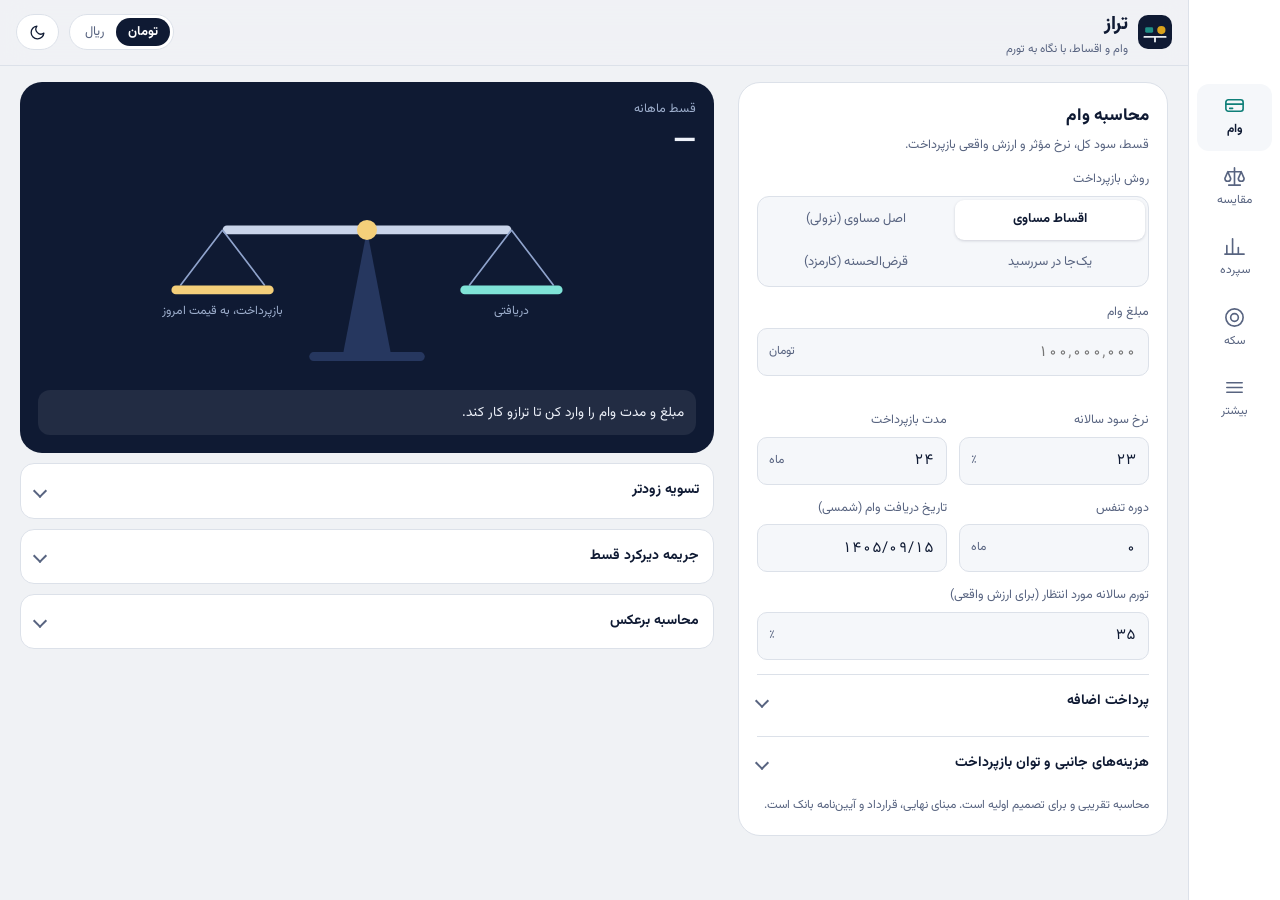
==== app.html @ 9307c4de "Initial release of Taraz" ====
<!DOCTYPE html>
<html lang="fa" dir="rtl">
<head>
<meta charset="UTF-8">
<meta name="viewport" content="width=device-width,initial-scale=1,viewport-fit=cover">
<meta name="theme-color" content="#0F1A33">
<meta name="color-scheme" content="light dark">
<link rel="manifest" href="manifest.webmanifest">
<link rel="icon" href="icon.svg"><link rel="apple-touch-icon" href="apple-touch-icon.png">
<link rel="preload" href="fonts/vazirmatn.woff2" as="font" type="font/woff2" crossorigin>
<link rel="stylesheet" href="app.css">
<title>تراز — وام، اقساط و مقایسه</title>
<script>try{var t=JSON.parse(localStorage.getItem('taraz2-set')||'{}').theme;if(t==='light'||t==='dark')document.documentElement.dataset.theme=t}catch(e){}</script>
</head>
<body>
<header class="bar-top"><div class="bar-in">
 <a class="brand" href="./index.html" aria-label="تراز">
  <svg viewBox="0 0 512 512" aria-hidden="true"><rect width="512" height="512" fill="#0F1A33"/><path d="M96 330h320" stroke="#EAEFF2" stroke-width="28" stroke-linecap="round"/><circle cx="352" cy="226" r="62" fill="#D9A21B"/><rect x="108" y="186" width="120" height="80" rx="20" fill="#1F8F86"/><path d="M256 330v70" stroke="#EAEFF2" stroke-width="28" stroke-linecap="round"/></svg>
  <span><b>تراز</b><small>وام و اقساط، با نگاه به تورم</small></span></a>
 <div class="unit" role="group" aria-label="واحد پول"><button data-unit="toman" aria-pressed="true">تومان</button><button data-unit="rial" aria-pressed="false">ریال</button></div>
 <button class="chip" id="themeBtn" aria-label="تغییر پوسته"><svg viewBox="0 0 24 24"><path d="M21 12.8A9 9 0 1111.2 3a7 7 0 009.8 9.8z"/></svg></button>
</div></header>

<main>
<!-- ===================== وام ===================== -->
<section class="panel on" id="p-loan" role="tabpanel"><div class="split">
 <div class="in">
  <div class="sheet">
   <h2>محاسبه وام</h2><p class="sub">قسط، سود کل، نرخ مؤثر و ارزش واقعی بازپرداخت.</p>
   <div class="lb">روش بازپرداخت</div>
   <div class="seg" data-id="lt" style="--n:2">
    <button data-v="annuity">اقساط مساوی</button><button data-v="principal">اصل مساوی (نزولی)</button>
    <button data-v="bullet">یک‌جا در سررسید</button><button data-v="gharz">قرض‌الحسنه (کارمزد)</button></div>
   <input type="hidden" id="lt" value="annuity">
   <div class="g" style="margin-top:12px">
    <div class="w"><label for="lp">مبلغ وام</label><div class="fld"><input class="m" id="lp" inputmode="numeric" autocomplete="off" placeholder="۱۰۰٬۰۰۰٬۰۰۰"><span class="suf u"></span></div><div class="hint" data-for="lp"></div></div>
    <div><label for="lr" id="lrl">نرخ سود سالانه</label><div class="fld"><input class="p" id="lr" inputmode="decimal" value="23"><span class="suf">٪</span></div></div>
    <div><label for="lm">مدت بازپرداخت</label><div class="fld"><input class="t" id="lm" inputmode="numeric" value="24"><span class="suf">ماه</span></div></div>
    <div><label for="lg">دوره تنفس</label><div class="fld"><input class="t" id="lg" inputmode="numeric" value="0"><span class="suf">ماه</span></div></div>
    <div><label for="ld">تاریخ دریافت وام (شمسی)</label><div class="fld"><input id="ld" inputmode="numeric" placeholder="۱۴۰۵/۰۸/۰۳"></div></div>
    <div class="w"><label for="linf">تورم سالانه مورد انتظار (برای ارزش واقعی)</label><div class="fld"><input class="p" id="linf" inputmode="decimal" value="35"><span class="suf">٪</span></div></div>
   </div>
   <details class="more"><summary>پرداخت اضافه</summary>
    <label for="lx">پرداخت اضافه ماهانه روی اصل</label><div class="fld"><input class="m" id="lx" inputmode="numeric"><span class="suf u"></span></div>
    <label for="ly">پرداخت اضافه یک‌جا</label><div class="fld"><input class="m" id="ly" inputmode="numeric"><span class="suf u"></span></div>
    <div class="g"><div><label for="lk">بعد از قسط شماره</label><div class="fld"><input id="lk" inputmode="numeric" value="12"></div></div>
    <div><label for="lmo">اثر پرداخت یک‌جا</label><select id="lmo"><option value="term">کاهش مدت</option><option value="pay">کاهش قسط</option></select></div></div>
   </details>
   <details class="more"><summary>هزینه‌های جانبی و توان بازپرداخت</summary>
    <div class="g"><div><label for="lfee">کارمزد صدور</label><div class="fld"><input class="p" id="lfee" inputmode="decimal" value="0"><span class="suf">٪</span></div></div>
    <div><label for="lfix">بیمه، تمبر، ثبت</label><div class="fld"><input class="m" id="lfix" inputmode="numeric"><span class="suf u"></span></div></div></div>
    <label for="linc">درآمد ماهانه شما</label><div class="fld"><input class="m" id="linc" inputmode="numeric"><span class="suf u"></span></div>
   </details>
   <div class="note">محاسبه تقریبی و برای تصمیم اولیه است. مبنای نهایی، قرارداد و آیین‌نامه بانک است.</div>
  </div>
 </div>
 <div class="out" id="loanOut"></div>
</div></section>

<!-- ===================== مقایسه ===================== -->
<section class="panel" id="p-cmp" role="tabpanel">
 <div class="seg" data-id="cm" style="--n:2;max-width:380px;margin-bottom:14px"><button data-v="loans">مقایسه وام‌ها</button><button data-v="assets">وام یا سرمایه‌گذاری؟</button></div>
 <input type="hidden" id="cm" value="loans">
 <div id="cm-loans">
  <div class="sheet"><div style="display:flex;justify-content:space-between;align-items:center;gap:10px;flex-wrap:wrap"><div><h2>وام‌ها را کنار هم بگذار</h2><p class="sub" style="margin:2px 0 0">تا ۴ وام؛ با کارمزد و تورم یکسان مقایسه می‌شوند.</p></div>
   <span style="display:flex;gap:8px"><button class="btn ghost sm" id="cAddFrom">افزودن وام محاسبه‌گر</button><button class="btn sm" id="cAdd">+ وام جدید</button></span></div>
   <div class="g" style="margin-top:12px"><div><label for="cinf">تورم سالانه (برای ارزش واقعی)</label><div class="fld"><input class="p" id="cinf" inputmode="decimal" value="35"><span class="suf">٪</span></div></div></div>
  </div>
  <div class="cgrid" id="cCards" style="margin-top:14px"></div>
  <div id="cOut" style="margin-top:14px"></div>
 </div>
 <div id="cm-assets" hidden><div class="split">
  <div><div class="sheet"><h2>سرمایه و فرض‌ها</h2><p class="sub">رشد طلا و دلار پیش‌بینی نیست؛ فرض خودت است.</p>
   <div class="g">
    <div class="w"><label for="aP">سرمایه</label><div class="fld"><input class="m" id="aP" inputmode="numeric"><span class="suf u"></span></div><div class="hint" data-for="aP"></div></div>
    <div><label for="aN">مدت</label><div class="fld"><input class="t" id="aN" inputmode="numeric" value="12"><span class="suf">ماه</span></div></div>
    <div><label for="aI">تورم سالانه</label><div class="fld"><input class="p" id="aI" inputmode="decimal" value="35"><span class="suf">٪</span></div></div>
    <div><label for="aD">سود سپرده</label><div class="fld"><input class="p" id="aD" inputmode="decimal" value="23"><span class="suf">٪</span></div></div>
    <div><label for="aG">رشد سالانه طلا</label><div class="fld"><input class="p" id="aG" inputmode="decimal" value="30"><span class="suf">٪</span></div></div>
    <div><label for="aGs">اختلاف خرید و فروش طلا</label><div class="fld"><input class="p" id="aGs" inputmode="decimal" value="3"><span class="suf">٪</span></div></div>
    <div><label for="aU">رشد سالانه دلار</label><div class="fld"><input class="p" id="aU" inputmode="decimal" value="25"><span class="suf">٪</span></div></div>
    <div><label for="aUs">اختلاف خرید و فروش دلار</label><div class="fld"><input class="p" id="aUs" inputmode="decimal" value="1.5"><span class="suf">٪</span></div></div>
   </div></div>
   <div class="sheet"><h2>سناریوی وام (اختیاری)</h2><p class="sub">وام می‌گیری و پولش را در یک دارایی می‌گذاری. مبلغ را خالی بگذار تا حذف شود.</p>
    <div class="g"><div class="w"><label for="aL">مبلغ وام</label><div class="fld"><input class="m" id="aL" inputmode="numeric"><span class="suf u"></span></div></div>
    <div><label for="aLr">نرخ سود وام</label><div class="fld"><input class="p" id="aLr" inputmode="decimal" value="23"><span class="suf">٪</span></div></div>
    <div><label for="aLa">سرمایه‌گذاری در</label><select id="aLa"><option value="g">طلا</option><option value="u">دلار</option><option value="d">سپرده</option></select></div></div></div>
  </div>
  <div class="out" id="aOut"></div>
 </div></div>
</section>

<!-- ===================== سپرده ===================== -->
<section class="panel" id="p-dep" role="tabpanel"><div class="split">
 <div class="sheet"><h2>سود سپرده</h2><p class="sub">ساده، مرکب یا پرداخت ماهانه؛ با ارزش واقعی پس از تورم.</p>
  <div class="lb">نوع سود</div>
  <div class="seg" data-id="dm" style="--n:3"><button data-v="simple">ساده</button><button data-v="compound">مرکب ماهانه</button><button data-v="payout">پرداخت ماهانه</button></div><input type="hidden" id="dm" value="simple">
  <div class="g" style="margin-top:12px">
   <div class="w"><label for="dA">مبلغ سپرده</label><div class="fld"><input class="m" id="dA" inputmode="numeric"><span class="suf u"></span></div><div class="hint" data-for="dA"></div></div>
   <div><label for="dr">نرخ سود سالانه</label><div class="fld"><input class="p" id="dr" inputmode="decimal" value="23"><span class="suf">٪</span></div></div>
   <div><label for="dn">مدت</label><div class="fld"><input class="t" id="dn" inputmode="numeric" value="12"><span class="suf">ماه</span></div></div>
   <div><label for="dinf">تورم سالانه</label><div class="fld"><input class="p" id="dinf" inputmode="decimal" value="35"><span class="suf">٪</span></div></div>
   <div><label for="dd">روزهای ماه</label><select id="dd"><option>29</option><option selected>30</option><option>31</option></select></div>
  </div></div>
 <div class="out" id="depOut"></div>
</div></section>

<!-- ===================== سکه ===================== -->
<section class="panel" id="p-coin" role="tabpanel"><div class="split">
 <div class="sheet"><h2>حباب سکه</h2><p class="sub">قیمت‌ها را هر دو با یک واحد وارد کن. قیمت‌ها خودکار گرفته نمی‌شوند.</p>
  <label for="bt">نوع سکه</label><select id="bt"><option value="8.133">تمام (امامی / بهار آزادی)</option><option value="4.0665">نیم‌سکه</option><option value="2.03325">ربع‌سکه</option><option value="1">گرمی</option></select>
  <label for="bc">قیمت بازار سکه</label><div class="fld"><input class="m" id="bc" inputmode="numeric"><span class="suf u"></span></div>
  <label for="bg">قیمت هر گرم طلای ۱۸ عیار</label><div class="fld"><input class="m" id="bg" inputmode="numeric"><span class="suf u"></span></div>
  <div class="note">ارزش ذاتی = وزن × (۹۰۰÷۷۵۰) × قیمت گرم ۱۸. حباب = قیمت بازار − ارزش ذاتی.</div></div>
 <div class="out" id="coinOut"><div class="empty">قیمت سکه و طلا را وارد کن تا حباب را ببینی.</div></div>
</div></section>

<!-- ===================== بیشتر ===================== -->
<section class="panel" id="p-more" role="tabpanel"><div style="max-width:640px">
 <div class="sheet"><h2>نمایش</h2>
  <div class="lb">ارقام</div><div class="seg" data-id="digits" style="--n:2"><button data-v="fa">فارسی ۱۲۳</button><button data-v="en">انگلیسی 123</button></div><input type="hidden" id="digits" value="fa">
  <div class="lb">پوسته</div><div class="seg" data-id="theme" style="--n:3"><button data-v="auto">خودکار</button><button data-v="light">روشن</button><button data-v="dark">تیره</button></div><input type="hidden" id="theme" value="auto">
 </div>
 <div class="sheet"><h2>داده‌های من</h2><p class="sub">همه‌چیز فقط روی همین دستگاه می‌ماند. برای انتقال یا نگهداری، پشتیبان بگیر.</p>
  <div class="acts"><button class="btn ghost" id="bk">پشتیبان‌گیری (فایل)</button><button class="btn ghost" id="rs">بازیابی از فایل</button><button class="btn ghost" id="rst">پاک‌کردن همه</button></div>
  <input type="file" id="fi" accept=".json" hidden></div>
 <div class="sheet"><h2>درباره تراز</h2><p class="note" style="margin-top:6px">تراز ابزار تخمینی است و توصیه مالی یا جایگزین محاسبه رسمی بانک نیست. نرخ‌ها، تورم و رشد دارایی‌ها همه فرض خودت هستند. ارزش واقعی بازپرداخت یعنی قسط‌ها را با نرخ تورم به قیمت امروز برگردانیم؛ فقط وقتی معنادار است که پول وام را در چیزی بگذاری که تورم را دنبال می‌کند.</p>
  <p class="note">آفلاین کار می‌کند و هیچ داده‌ای به سرور نمی‌رود.</p></div>
</div></section>
</main>

<nav class="tabs" role="tablist" aria-label="بخش‌ها">
 <button role="tab" data-t="loan" aria-selected="true"><svg viewBox="0 0 24 24"><rect x="3" y="6" width="18" height="12" rx="2.5"/><path d="M3 10.5h18M7 15h3"/></svg>وام</button>
 <button role="tab" data-t="cmp" aria-selected="false"><svg viewBox="0 0 24 24"><path d="M12 3v18M6 21h12M5 7h14M5 7l-3 7a3 3 0 006 0zM19 7l-3 7a3 3 0 006 0z"/></svg>مقایسه</button>
 <button role="tab" data-t="dep" aria-selected="false"><svg viewBox="0 0 24 24"><path d="M4 20V11M10 20V4M16 20v-7M22 20H2"/></svg>سپرده</button>
 <button role="tab" data-t="coin" aria-selected="false"><svg viewBox="0 0 24 24"><circle cx="12" cy="12" r="9"/><circle cx="12" cy="12" r="4"/></svg>سکه</button>
 <button role="tab" data-t="more" aria-selected="false"><svg viewBox="0 0 24 24"><path d="M4 7h16M4 12h16M4 17h16"/></svg>بیشتر</button>
</nav>
<div class="toast" id="toast" role="status" aria-live="polite"></div>
<div id="report"></div>
<script src="calc.js"></script>
<script src="app.js"></script>
</body>
</html>
---- app.css ----
@font-face{font-family:Vazirmatn;src:url(fonts/vazirmatn.woff2) format("woff2");font-weight:100 900;font-display:swap}
:root{
 --ink:#0F1A33;--ink2:#1B2A4D;--sea:#0F7F78;--seaS:#DCF0EC;--gold:#C58A12;--goldS:#F8ECCF;--bad:#C23B28;--badS:#F8E0DA;
 --bg:#F0F2F5;--card:#FFFFFF;--tx:#0F1A33;--mut:#586480;--line:#DCE1E9;--fld:#F5F7FA;--hero:#0F1A33;--heroTx:#EEF2FA;--heroMut:#9DAECC;--acc:#0F1A33;--accTx:#fff;
 --r1:10px;--r2:14px;--r3:22px;color-scheme:light
}
@media(prefers-color-scheme:dark){:root:not([data-theme=light]){--bg:#090F1E;--card:#111A31;--tx:#E9EEF8;--mut:#93A1BE;--line:#243050;--fld:#0B1326;--sea:#3FC7BA;--seaS:#10353A;--gold:#E7B445;--goldS:#35301A;--bad:#FF8E79;--badS:#40231E;--hero:#16233F;--acc:#E7B445;--accTx:#0F1A33;color-scheme:dark}}
:root[data-theme=dark]{--bg:#090F1E;--card:#111A31;--tx:#E9EEF8;--mut:#93A1BE;--line:#243050;--fld:#0B1326;--sea:#3FC7BA;--seaS:#10353A;--gold:#E7B445;--goldS:#35301A;--bad:#FF8E79;--badS:#40231E;--hero:#16233F;--acc:#E7B445;--accTx:#0F1A33;color-scheme:dark}
*{box-sizing:border-box;-webkit-tap-highlight-color:transparent}
html{-webkit-text-size-adjust:100%}
body{margin:0;background:var(--bg);color:var(--tx);font:15px/1.8 Vazirmatn,"IRANSans",Tahoma,sans-serif;font-feature-settings:"ss01";min-height:100vh}
button,input,select{font:inherit;color:inherit}
button{cursor:pointer}
:focus-visible{outline:3px solid var(--gold);outline-offset:2px;border-radius:8px}
.sr{position:absolute;width:1px;height:1px;overflow:hidden;clip:rect(0 0 0 0)}

/* ===== چارچوب ===== */
.bar-top{position:sticky;top:0;z-index:20;background:color-mix(in srgb,var(--bg) 86%,transparent);backdrop-filter:blur(14px);-webkit-backdrop-filter:blur(14px);border-bottom:1px solid var(--line);padding:calc(8px + env(safe-area-inset-top)) 16px 8px}
.bar-in{max-width:1180px;margin:auto;display:flex;align-items:center;gap:10px}
.brand{display:flex;align-items:center;gap:10px;margin-inline-end:auto;text-decoration:none;color:inherit}
.brand svg{width:34px;height:34px;border-radius:10px}.brand b{font-size:19px;font-weight:800;letter-spacing:-.2px}.brand small{display:block;font-size:11.5px;color:var(--mut);line-height:1.2;margin-top:1px}
.chip{border:1px solid var(--line);background:var(--card);border-radius:999px;height:36px;padding:0 12px;font-size:13px;display:inline-flex;align-items:center;gap:6px;white-space:nowrap}
.chip svg{width:17px;height:17px;stroke:currentColor;fill:none;stroke-width:1.8;stroke-linecap:round;stroke-linejoin:round}
.unit{display:inline-flex;border:1px solid var(--line);background:var(--card);border-radius:999px;padding:3px}
.unit button{border:0;background:none;border-radius:999px;height:28px;padding:0 12px;font-size:13px;color:var(--mut)}
.unit button[aria-pressed=true]{background:var(--acc);color:var(--accTx);font-weight:700}
nav.tabs{position:fixed;inset:auto 0 0 0;z-index:30;background:var(--card);border-top:1px solid var(--line);display:flex;padding:6px 8px calc(6px + env(safe-area-inset-bottom))}
nav.tabs button{flex:1;border:0;background:none;color:var(--mut);font-size:12px;padding:6px 0 4px;border-radius:12px;display:flex;flex-direction:column;align-items:center;gap:2px;min-height:52px}
nav.tabs svg{width:23px;height:23px;stroke:currentColor;fill:none;stroke-width:1.7;stroke-linecap:round;stroke-linejoin:round}
nav.tabs button[aria-selected=true]{color:var(--tx);font-weight:700}
nav.tabs button[aria-selected=true] svg{stroke:var(--sea)}
nav.tabs button[aria-selected=true]:after{content:"";width:18px;height:3px;border-radius:3px;background:var(--gold);margin-top:1px}
main{max-width:1180px;margin:auto;padding:16px 16px calc(96px + env(safe-area-inset-bottom))}
.panel{display:none}.panel.on{display:block}
.split{display:grid;gap:18px}
@media(min-width:980px){
 nav.tabs{inset:0 0 0 auto;width:92px;flex-direction:column;justify-content:flex-start;gap:4px;padding:84px 8px 8px;border-top:0;border-inline-end:1px solid var(--line)}
 nav.tabs button{flex:none;padding:10px 0}
 nav.tabs button[aria-selected=true]{background:var(--fld)}nav.tabs button[aria-selected=true]:after{display:none}
 body{padding-inline-start:92px}
 main{padding-bottom:48px}
 .split{grid-template-columns:minmax(340px,430px) minmax(0,1fr);align-items:start;gap:24px}
 .split>.out{position:sticky;top:76px}
}

/* ===== فرم ===== */
.sheet{background:var(--card);border:1px solid var(--line);border-radius:var(--r3);padding:18px}
.sheet+.sheet{margin-top:14px}
h2{margin:0;font-size:17px;font-weight:800}h3{margin:0;font-size:14.5px;font-weight:700}
.sub{margin:2px 0 12px;font-size:12.5px;color:var(--mut)}
.g{display:grid;grid-template-columns:1fr 1fr;gap:10px 12px}.g .w{grid-column:1/-1}
label,.lb{display:block;font-size:12.5px;color:var(--mut);margin:10px 0 5px}
.g label{margin-top:2px}
.fld{position:relative}
.fld input,.fld select,select{width:100%;height:48px;padding:0 12px;border:1.5px solid var(--line);border-radius:var(--r1);background:var(--fld);font-variant-numeric:tabular-nums;appearance:none;-webkit-appearance:none}
.fld input.m{padding-inline-end:62px}.fld input.p,.fld input.t{padding-inline-end:44px}
.fld .suf{position:absolute;inset-inline-end:12px;top:50%;translate:0 -50%;font-size:12px;color:var(--mut);pointer-events:none}
.fld input:focus,select:focus{border-color:var(--sea);outline:0;box-shadow:0 0 0 3px color-mix(in srgb,var(--sea) 25%,transparent)}
select{padding-inline-end:34px;background-image:linear-gradient(45deg,transparent 50%,var(--mut) 50%),linear-gradient(135deg,var(--mut) 50%,transparent 50%);background-size:5px 5px;background-position:left 16px center,left 11px center;background-repeat:no-repeat}
.hint{font-size:12px;color:var(--sea);min-height:18px;margin-top:3px;font-variant-numeric:tabular-nums}
.seg{display:grid;grid-template-columns:repeat(var(--n,2),1fr);background:var(--fld);border:1.5px solid var(--line);border-radius:12px;padding:3px;gap:3px}
.seg button{border:0;background:none;border-radius:9px;min-height:40px;font-size:13px;color:var(--mut);padding:4px 6px;line-height:1.35}
.seg button[aria-pressed=true]{background:var(--card);color:var(--tx);font-weight:700;box-shadow:0 1px 3px rgba(10,20,50,.16)}
details.more{margin-top:14px;border-top:1px solid var(--line);padding-top:6px}
details.more>summary,.tool>summary{cursor:pointer;font-weight:700;font-size:14px;padding:8px 0;list-style:none;display:flex;align-items:center;justify-content:space-between}
details>summary::-webkit-details-marker{display:none}
details>summary:after{content:"";width:8px;height:8px;border:solid var(--mut);border-width:0 0 2px 2px;rotate:-45deg;transition:rotate .2s;margin-inline-start:8px}
details[open]>summary:after{rotate:135deg}
.btn{display:inline-flex;align-items:center;justify-content:center;gap:8px;height:46px;padding:0 18px;border:0;border-radius:var(--r1);background:var(--acc);color:var(--accTx);font-weight:700;font-size:14px;text-decoration:none}
.btn.ghost{background:transparent;color:var(--tx);border:1.5px solid var(--line)}.btn.sm{height:38px;font-size:13px;padding:0 12px}.btn.w{width:100%}
.btn svg{width:18px;height:18px;stroke:currentColor;fill:none;stroke-width:1.8;stroke-linecap:round;stroke-linejoin:round}
.acts{display:grid;grid-template-columns:repeat(auto-fit,minmax(130px,1fr));gap:8px;margin-top:14px}
.note{font-size:12px;color:var(--mut);line-height:1.95;margin-top:10px}

/* ===== خروجی ===== */
.hero{background:var(--hero);color:var(--heroTx);border-radius:var(--r3);padding:16px 18px 18px;position:relative;overflow:hidden}
.hero .k{font-size:12.5px;color:var(--heroMut)}
.hero .v{font-size:30px;font-weight:800;line-height:1.3;font-variant-numeric:tabular-nums}
.hero .v small{font-size:13px;font-weight:500;color:var(--heroMut);margin-inline-start:6px}
.beam{display:block;width:100%;max-width:400px;height:auto;margin:2px auto 0;overflow:visible}
.beam .bm,.beam .pn{transition:transform .7s cubic-bezier(.3,1.4,.5,1)}
.beam text{font-family:inherit}
@media(prefers-reduced-motion:reduce){.beam .bm,.beam .pn{transition:none}}
.say{margin:6px 0 0;font-size:13.5px;line-height:1.9;padding:10px 12px;border-radius:12px;background:rgba(255,255,255,.08)}
.say b{color:#F4CF7A}
.say.good b{color:#7FE3D7}.say.bad b{color:#FFA999}
.kpis{display:grid;grid-template-columns:repeat(2,1fr);gap:8px;margin-top:12px}
.kpi{background:var(--card);border:1px solid var(--line);border-radius:var(--r2);padding:10px 12px}
.kpi .k{font-size:12px;color:var(--mut)}.kpi .v{font-size:17px;font-weight:800;font-variant-numeric:tabular-nums;line-height:1.5}
.kpi.hl{border-color:var(--gold);background:var(--goldS)}.kpi.bd{border-color:var(--bad);background:var(--badS)}.kpi.ok{border-color:var(--sea);background:var(--seaS)}
@media(min-width:620px){.kpis{grid-template-columns:repeat(4,1fr)}.kpis.c3{grid-template-columns:repeat(3,1fr)}}
.r{display:flex;justify-content:space-between;gap:10px;padding:10px 12px;border-radius:var(--r1);background:var(--seaS);margin-top:8px;font-size:14px}
.r.y{background:var(--goldS)}.r.b{background:var(--badS)}.r b{font-variant-numeric:tabular-nums;text-align:end}
.sec{margin:16px 0 2px;font-size:13.5px;font-weight:800}
.tool{border:1px solid var(--line);border-radius:var(--r2);background:var(--card);padding:6px 14px;margin-top:10px}
.tool[open]{padding-bottom:14px}
.tw{overflow:auto;max-height:420px;border:1px solid var(--line);border-radius:12px;margin-top:8px}
table{width:100%;border-collapse:collapse;font-size:13px;font-variant-numeric:tabular-nums}
th,td{padding:8px 10px;text-align:right;white-space:nowrap}th{position:sticky;top:0;background:var(--fld);color:var(--mut);font-weight:600;font-size:12px}
tbody tr:nth-child(even){background:color-mix(in srgb,var(--fld) 60%,transparent)}
td.best,.best{color:var(--sea);font-weight:800}
.cmpt td:first-child,.cmpt th:first-child{position:sticky;inset-inline-start:0;background:var(--card);font-weight:600}
.cmpt th:first-child{background:var(--fld)}
.axis{position:relative;height:14px;background:var(--fld);border-radius:7px;margin-top:6px;overflow:hidden}
.axis:after{content:"";position:absolute;inset:0 auto 0 50%;width:2px;background:var(--mut);opacity:.5}
.axis i{position:absolute;top:0;bottom:0;border-radius:7px;transition:width .4s}.axis i.p{inset-inline-start:50%;background:var(--sea)}.axis i.n{inset-inline-end:50%;background:var(--bad)}
.sc{margin-top:14px}.sc .h{display:flex;justify-content:space-between;font-size:13.5px}.sc .h b{font-variant-numeric:tabular-nums}.sc .d{font-size:12px;color:var(--mut);margin-top:3px}
.stack{display:flex;height:12px;border-radius:6px;overflow:hidden;background:var(--fld);margin-top:6px}.stack i{display:block;height:100%}
.lg{display:flex;gap:14px;font-size:12px;color:var(--mut);margin-top:8px;flex-wrap:wrap}.lg span:before{content:"";display:inline-block;width:10px;height:10px;border-radius:3px;margin-inline-end:5px;background:var(--c)}
.ccard{border:1px solid var(--line);border-radius:var(--r2);padding:12px;background:var(--fld)}
.ccard .hd{display:flex;gap:8px;align-items:center;margin-bottom:8px}.ccard .hd input{height:38px;font-weight:700;border:0;background:transparent;border-bottom:1.5px dashed var(--line);border-radius:0;padding:0 2px;flex:1;min-width:0}
.xbtn{border:1px solid var(--line);background:var(--card);border-radius:10px;width:36px;height:36px;color:var(--mut)}
.cgrid{display:grid;gap:12px}@media(min-width:700px){.cgrid{grid-template-columns:1fr 1fr}}
.sv{display:flex;justify-content:space-between;align-items:center;gap:8px;padding:10px 0;border-bottom:1px solid var(--line);font-size:13px}
.toast{position:fixed;inset-inline:16px;bottom:calc(88px + env(safe-area-inset-bottom));margin:auto;max-width:360px;background:var(--ink);color:#fff;padding:12px 16px;border-radius:14px;z-index:60;font-size:13.5px;text-align:center;opacity:0;translate:0 10px;transition:.25s;pointer-events:none}
.toast.on{opacity:1;translate:0 0}.toast button{background:none;border:0;color:#F4CF7A;font-weight:700;margin-inline-start:8px;pointer-events:auto}
.toast.on{pointer-events:auto}
.empty{border:1.5px dashed var(--line);border-radius:var(--r2);padding:26px 16px;text-align:center;color:var(--mut);font-size:13.5px}
.chart{width:100%;height:auto;display:block;border-radius:12px;background:var(--card)}
#report{display:none}
@media print{
 body.pr{background:#fff;color:#000}body.pr .bar-top,body.pr nav.tabs,body.pr main,body.pr .toast{display:none!important}
 body.pr #report{display:block;padding:0 4mm;direction:rtl}
 #report h1{font-size:20px;margin:0 0 4px}#report table{font-size:11px}#report th{position:static;background:#eee}#report .kv{display:grid;grid-template-columns:1fr 1fr;gap:4px 24px;margin:10px 0}#report .kv div{display:flex;justify-content:space-between;border-bottom:1px solid #ddd;padding:3px 0}
}
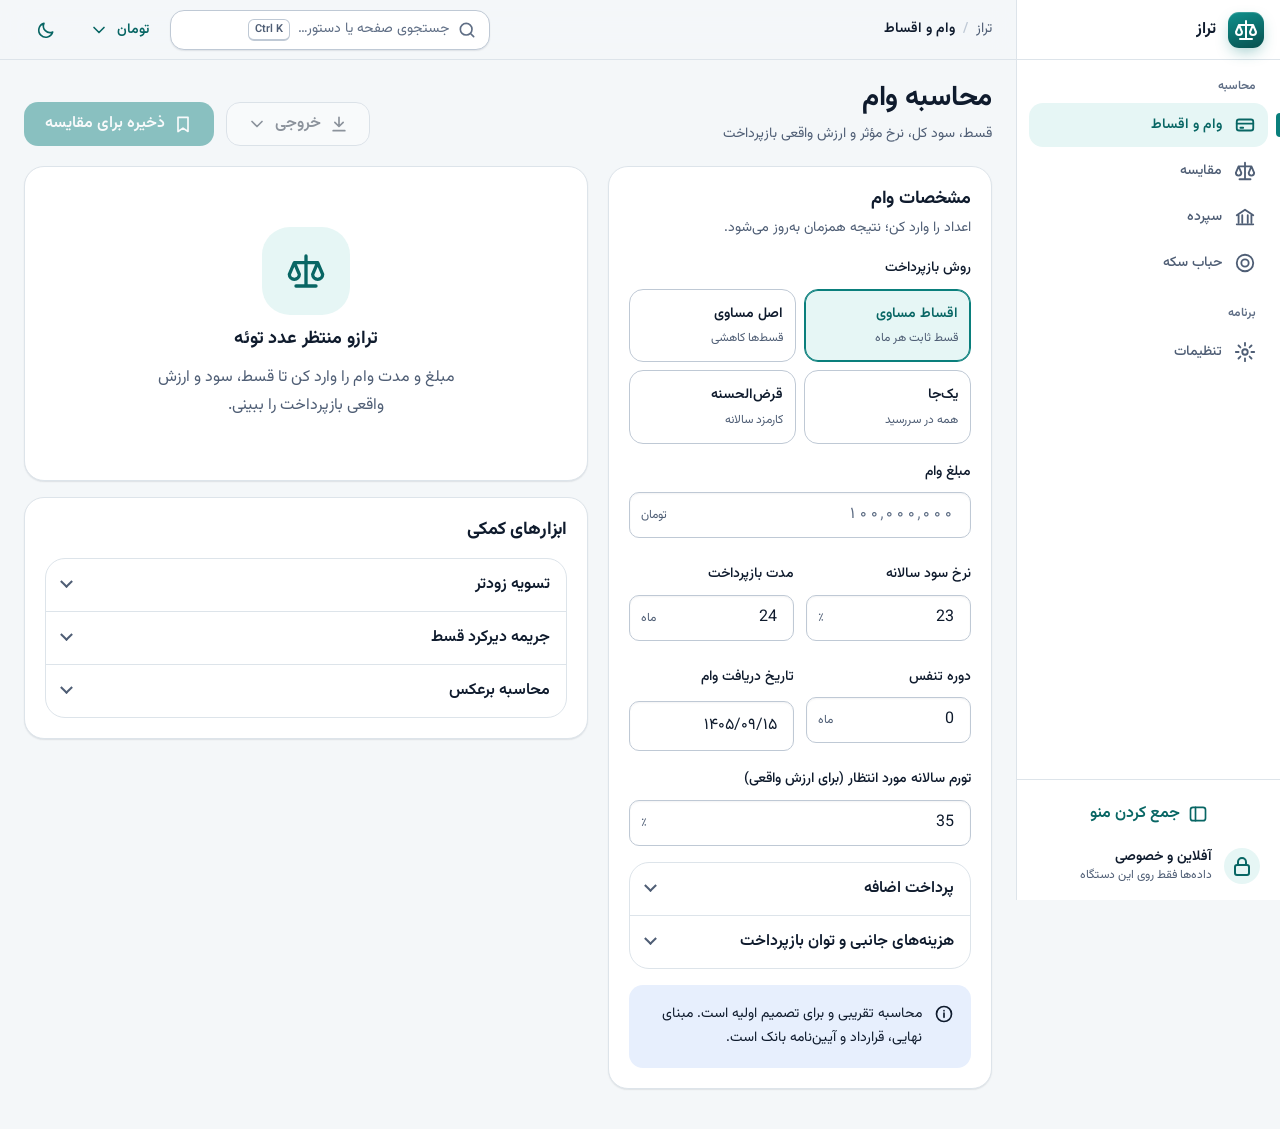
==== commit eeb63a59: "Update project" ====
--- a/app.html
+++ b/app.html
@@ -3,141 +3,347 @@
 <head>
 <meta charset="UTF-8">
 <meta name="viewport" content="width=device-width,initial-scale=1,viewport-fit=cover">
-<meta name="theme-color" content="#0F1A33">
+<meta name="theme-color" content="#0A7F7C">
 <meta name="color-scheme" content="light dark">
 <link rel="manifest" href="manifest.webmanifest">
 <link rel="icon" href="icon.svg"><link rel="apple-touch-icon" href="apple-touch-icon.png">
-<link rel="preload" href="fonts/vazirmatn.woff2" as="font" type="font/woff2" crossorigin>
+<link rel="preload" href="fonts/Vazirmatn-var.woff2" as="font" type="font/woff2" crossorigin>
+<link rel="stylesheet" href="aihub.bundle.css">
 <link rel="stylesheet" href="app.css">
 <title>تراز — وام، اقساط و مقایسه</title>
-<script>try{var t=JSON.parse(localStorage.getItem('taraz2-set')||'{}').theme;if(t==='light'||t==='dark')document.documentElement.dataset.theme=t}catch(e){}</script>
+<script>try{var r=document.documentElement,t=localStorage.getItem('aihub-theme'),b=localStorage.getItem('aihub-brand');if(t==='light'||t==='dark')r.setAttribute('data-theme',t);if(b)r.setAttribute('data-brand',b)}catch(e){}</script>
 </head>
-<body>
-<header class="bar-top"><div class="bar-in">
- <a class="brand" href="./index.html" aria-label="تراز">
-  <svg viewBox="0 0 512 512" aria-hidden="true"><rect width="512" height="512" fill="#0F1A33"/><path d="M96 330h320" stroke="#EAEFF2" stroke-width="28" stroke-linecap="round"/><circle cx="352" cy="226" r="62" fill="#D9A21B"/><rect x="108" y="186" width="120" height="80" rx="20" fill="#1F8F86"/><path d="M256 330v70" stroke="#EAEFF2" stroke-width="28" stroke-linecap="round"/></svg>
-  <span><b>تراز</b><small>وام و اقساط، با نگاه به تورم</small></span></a>
- <div class="unit" role="group" aria-label="واحد پول"><button data-unit="toman" aria-pressed="true">تومان</button><button data-unit="rial" aria-pressed="false">ریال</button></div>
- <button class="chip" id="themeBtn" aria-label="تغییر پوسته"><svg viewBox="0 0 24 24"><path d="M21 12.8A9 9 0 1111.2 3a7 7 0 009.8 9.8z"/></svg></button>
-</div></header>
-
-<main>
+<body class="has-bottomnav">
+<a class="skip" href="#main">رفتن به محتوا</a>
+<svg width="0" height="0" style="position:absolute" aria-hidden="true" focusable="false">
+  <defs>
+    <style>.ico{width:24px;height:24px;fill:none;stroke:currentColor;stroke-width:2;stroke-linecap:round;stroke-linejoin:round;flex:none}</style>
+    <symbol id="i-home" viewBox="0 0 24 24"><path d="M3 11 12 3l9 8M5 10v10h14V10"/></symbol>
+    <symbol id="i-gear" viewBox="0 0 24 24"><circle cx="12" cy="12" r="3"/><path d="M12 2v3M12 19v3M2 12h3M19 12h3M4.9 4.9l2.1 2.1M17 17l2.1 2.1M4.9 19.1 7 17M17 7l2.1-2.1"/></symbol>
+    <symbol id="i-plus" viewBox="0 0 24 24"><path d="M12 5v14M5 12h14"/></symbol>
+    <symbol id="i-check" viewBox="0 0 24 24"><path d="m5 12 5 5L20 7"/></symbol>
+    <symbol id="i-x" viewBox="0 0 24 24"><path d="M6 6l12 12M18 6 6 18"/></symbol>
+    <symbol id="i-chev-r" viewBox="0 0 24 24"><path d="m9 6 6 6-6 6"/></symbol>
+    <symbol id="i-chev-l" viewBox="0 0 24 24"><path d="m15 6-6 6 6 6"/></symbol>
+    <symbol id="i-chev-d" viewBox="0 0 24 24"><path d="m6 9 6 6 6-6"/></symbol>
+    <symbol id="i-search" viewBox="0 0 24 24"><circle cx="11" cy="11" r="7"/><path d="m20 20-3.5-3.5"/></symbol>
+    <symbol id="i-menu" viewBox="0 0 24 24"><path d="M4 6h16M4 12h16M4 18h16"/></symbol>
+    <symbol id="i-sun" viewBox="0 0 24 24"><circle cx="12" cy="12" r="4"/><path d="M12 2v2M12 20v2M4.9 4.9l1.4 1.4M17.7 17.7l1.4 1.4M2 12h2M20 12h2M4.9 19.1l1.4-1.4M17.7 6.3l1.4-1.4"/></symbol>
+    <symbol id="i-moon" viewBox="0 0 24 24"><path d="M20 14.5A8 8 0 0 1 9.5 4 8.5 8.5 0 1 0 20 14.5Z"/></symbol>
+    <symbol id="i-download" viewBox="0 0 24 24"><path d="M12 4v11M7 10l5 5 5-5M5 20h14"/></symbol>
+    <symbol id="i-trash" viewBox="0 0 24 24"><path d="M4 7h16M10 11v6M14 11v6M6 7l1 13h10l1-13M9 7V4h6v3"/></symbol>
+    <symbol id="i-panel" viewBox="0 0 24 24"><rect x="3" y="4" width="18" height="16" rx="3"/><path d="M9 4v16"/></symbol>
+    <symbol id="i-chart" viewBox="0 0 24 24"><path d="M4 20h16M7 20v-7M12 20V5M17 20v-9"/></symbol>
+    <symbol id="i-command" viewBox="0 0 24 24"><path d="M9 9V6a3 3 0 1 0-3 3h12a3 3 0 1 0-3-3v12a3 3 0 1 0 3-3H6a3 3 0 1 0 3 3Z"/></symbol>
+    <symbol id="i-more" viewBox="0 0 24 24"><path d="M5 12h.01M12 12h.01M19 12h.01" stroke-width="3.2"/></symbol>
+    <symbol id="i-sparkle" viewBox="0 0 24 24"><path d="M12 3l1.9 5.1L19 10l-5.1 1.9L12 17l-1.9-5.1L5 10l5.1-1.9Z"/><path d="M19 16v4M17 18h4"/></symbol>
+    <symbol id="i-palette" viewBox="0 0 24 24"><path d="M12 3a9 9 0 1 0 0 18c1.4 0 2-1 2-2 0-1.3-1-1.6-1-2.6 0-1 .8-1.4 1.8-1.4H17a4 4 0 0 0 4-4c0-4.4-4-8-9-8Z"/><circle cx="7.5" cy="11" r="1"/><circle cx="10.5" cy="7" r="1"/><circle cx="15.5" cy="7.5" r="1"/></symbol>
+    <symbol id="i-undo" viewBox="0 0 24 24"><path d="M9 14 4 9l5-5M4 9h10a6 6 0 0 1 0 12h-3"/></symbol>
+    <symbol id="i-scale" viewBox="0 0 24 24"><path d="M12 3v18M6 21h12M5 7h14M5 7l-3 7a3 3 0 0 0 6 0ZM19 7l-3 7a3 3 0 0 0 6 0Z"/></symbol>
+    <symbol id="i-loan" viewBox="0 0 24 24"><rect x="3" y="6" width="18" height="12" rx="2.5"/><path d="M3 10.5h18M7 15h3"/></symbol>
+    <symbol id="i-bank" viewBox="0 0 24 24"><path d="M3 10 12 4l9 6M5 10v8M9 10v8M15 10v8M19 10v8M3 20h18"/></symbol>
+    <symbol id="i-coin" viewBox="0 0 24 24"><circle cx="12" cy="12" r="9"/><circle cx="12" cy="12" r="4"/></symbol>
+    <symbol id="i-alert" viewBox="0 0 24 24"><path d="M12 4 2.5 20h19Z"/><path d="M12 10v4M12 17h.01"/></symbol>
+    <symbol id="i-info" viewBox="0 0 24 24"><circle cx="12" cy="12" r="9"/><path d="M12 11v5M12 8h.01"/></symbol>
+    <symbol id="i-share" viewBox="0 0 24 24"><circle cx="18" cy="5" r="2.5"/><circle cx="6" cy="12" r="2.5"/><circle cx="18" cy="19" r="2.5"/><path d="m8.2 10.8 7.6-4.6M8.2 13.2l7.6 4.6"/></symbol>
+    <symbol id="i-file" viewBox="0 0 24 24"><path d="M14 3H7a2 2 0 0 0-2 2v14a2 2 0 0 0 2 2h10a2 2 0 0 0 2-2V8Z"/><path d="M14 3v5h5M9 13h6M9 17h6"/></symbol>
+    <symbol id="i-image" viewBox="0 0 24 24"><rect x="3" y="4" width="18" height="16" rx="3"/><circle cx="9" cy="10" r="1.5"/><path d="m21 16-5-5-9 9"/></symbol>
+    <symbol id="i-bookmark" viewBox="0 0 24 24"><path d="M6 4h12v17l-6-4-6 4Z"/></symbol>
+    <symbol id="i-upload" viewBox="0 0 24 24"><path d="M12 16V5M7 10l5-5 5 5M5 20h14"/></symbol>
+    <symbol id="i-lock" viewBox="0 0 24 24"><rect x="5" y="11" width="14" height="10" rx="2"/><path d="M8 11V8a4 4 0 0 1 8 0v3"/></symbol>
+    <symbol id="i-percent" viewBox="0 0 24 24"><path d="M19 5 5 19"/><circle cx="7" cy="7" r="2.5"/><circle cx="17" cy="17" r="2.5"/></symbol>
+    <symbol id="i-phone" viewBox="0 0 24 24"><rect x="6" y="2" width="12" height="20" rx="3"/><path d="M11 18h2"/></symbol>
+  </defs>
+</svg>
+
+<div class="app" data-sidebar="expanded">
+ <aside class="sidebar" id="sidebar" aria-label="منوی اصلی">
+  <div class="sidebar__head">
+   <a class="brand" href="index.html" aria-label="تراز — صفحه معرفی"><span class="brand__mark"><svg class="ico" aria-hidden="true"><use href="#i-scale"/></svg></span><span class="brand__name">تراز</span></a>
+   <button type="button" class="btn btn--ghost btn--icon sidebar__close" data-drawer-close aria-label="بستن منو"><svg class="ico" aria-hidden="true"><use href="#i-x"/></svg></button>
+  </div>
+  <nav class="sidebar__nav" aria-label="بخش‌ها">
+   <div class="nav__title">محاسبه</div>
+   <a class="nav__item" href="#loan" data-route="loan" data-tip="وام و اقساط" data-tip-pos="side"><svg class="ico" aria-hidden="true"><use href="#i-loan"/></svg><span class="nav__label">وام و اقساط</span></a>
+   <a class="nav__item" href="#compare" data-route="compare" data-tip="مقایسه" data-tip-pos="side"><svg class="ico" aria-hidden="true"><use href="#i-scale"/></svg><span class="nav__label">مقایسه</span></a>
+   <a class="nav__item" href="#deposit" data-route="deposit" data-tip="سپرده" data-tip-pos="side"><svg class="ico" aria-hidden="true"><use href="#i-bank"/></svg><span class="nav__label">سپرده</span></a>
+   <a class="nav__item" href="#coin" data-route="coin" data-tip="حباب سکه" data-tip-pos="side"><svg class="ico" aria-hidden="true"><use href="#i-coin"/></svg><span class="nav__label">حباب سکه</span></a>
+   <div class="nav__title">برنامه</div>
+   <a class="nav__item" href="#settings" data-route="settings" data-tip="تنظیمات" data-tip-pos="side"><svg class="ico" aria-hidden="true"><use href="#i-gear"/></svg><span class="nav__label">تنظیمات</span></a>
+  </nav>
+  <div class="sidebar__foot">
+   <button type="button" class="btn btn--ghost sidebar__toggle" data-sidebar-toggle aria-pressed="false" aria-label="جمع کردن منو"><svg class="ico" aria-hidden="true"><use href="#i-panel"/></svg><span class="sidebar__toggle-label">جمع کردن منو</span></button>
+   <div class="user"><span class="avatar"><svg class="ico" aria-hidden="true"><use href="#i-lock"/></svg></span><div class="user__meta"><div class="user__name">آفلاین و خصوصی</div><div class="user__role">داده‌ها فقط روی این دستگاه</div></div></div>
+  </div>
+ </aside>
+ <div class="scrim" data-drawer-close></div>
+ <div class="app__main">
+  <header class="topbar">
+   <button type="button" class="btn btn--ghost btn--icon only-sm" data-drawer-open aria-label="باز کردن منو" aria-expanded="false"><svg class="ico" aria-hidden="true"><use href="#i-menu"/></svg></button>
+   <h2 class="topbar__title" id="topTitle">وام و اقساط</h2>
+   <ol class="crumbs crumbs--top" aria-label="مسیر"><li><a href="#loan">تراز</a></li><li aria-current="page" id="crumbCur">وام و اقساط</li></ol>
+   <div class="topbar__actions">
+    <button type="button" class="search-trigger" data-cmdk-open aria-label="جستجو و دستورها"><svg class="ico" aria-hidden="true"><use href="#i-search"/></svg><span class="search-trigger__text">جستجوی صفحه یا دستور…</span><span class="kbd">Ctrl K</span></button>
+    <div class="menu-wrap">
+     <button type="button" class="btn btn--ghost btn--sm" id="unitBtn" data-menu="#unitMenu" aria-label="واحد پول"><span id="unitLbl">تومان</span><svg class="ico" aria-hidden="true"><use href="#i-chev-d"/></svg></button>
+     <div class="menu" id="unitMenu"><div class="menu__label">واحد نمایش مبلغ‌ها</div>
+      <button type="button" class="menu__item" role="menuitemradio" data-unit="toman" aria-checked="true">تومان</button>
+      <button type="button" class="menu__item" role="menuitemradio" data-unit="rial" aria-checked="false">ریال</button></div>
+    </div>
+    <button type="button" class="btn btn--ghost btn--icon" data-theme-toggle aria-label="تغییر پوسته"><svg class="ico" id="icoMoon" aria-hidden="true"><use href="#i-moon"/></svg><svg class="ico" id="icoSun" aria-hidden="true" hidden><use href="#i-sun"/></svg></button>
+   </div>
+  </header>
+
+  <main class="page" id="main" tabindex="-1">
+
 <!-- ===================== وام ===================== -->
-<section class="panel on" id="p-loan" role="tabpanel"><div class="split">
- <div class="in">
-  <div class="sheet">
-   <h2>محاسبه وام</h2><p class="sub">قسط، سود کل، نرخ مؤثر و ارزش واقعی بازپرداخت.</p>
-   <div class="lb">روش بازپرداخت</div>
-   <div class="seg" data-id="lt" style="--n:2">
-    <button data-v="annuity">اقساط مساوی</button><button data-v="principal">اصل مساوی (نزولی)</button>
-    <button data-v="bullet">یک‌جا در سررسید</button><button data-v="gharz">قرض‌الحسنه (کارمزد)</button></div>
-   <input type="hidden" id="lt" value="annuity">
-   <div class="g" style="margin-top:12px">
-    <div class="w"><label for="lp">مبلغ وام</label><div class="fld"><input class="m" id="lp" inputmode="numeric" autocomplete="off" placeholder="۱۰۰٬۰۰۰٬۰۰۰"><span class="suf u"></span></div><div class="hint" data-for="lp"></div></div>
-    <div><label for="lr" id="lrl">نرخ سود سالانه</label><div class="fld"><input class="p" id="lr" inputmode="decimal" value="23"><span class="suf">٪</span></div></div>
-    <div><label for="lm">مدت بازپرداخت</label><div class="fld"><input class="t" id="lm" inputmode="numeric" value="24"><span class="suf">ماه</span></div></div>
-    <div><label for="lg">دوره تنفس</label><div class="fld"><input class="t" id="lg" inputmode="numeric" value="0"><span class="suf">ماه</span></div></div>
-    <div><label for="ld">تاریخ دریافت وام (شمسی)</label><div class="fld"><input id="ld" inputmode="numeric" placeholder="۱۴۰۵/۰۸/۰۳"></div></div>
-    <div class="w"><label for="linf">تورم سالانه مورد انتظار (برای ارزش واقعی)</label><div class="fld"><input class="p" id="linf" inputmode="decimal" value="35"><span class="suf">٪</span></div></div>
-   </div>
-   <details class="more"><summary>پرداخت اضافه</summary>
-    <label for="lx">پرداخت اضافه ماهانه روی اصل</label><div class="fld"><input class="m" id="lx" inputmode="numeric"><span class="suf u"></span></div>
-    <label for="ly">پرداخت اضافه یک‌جا</label><div class="fld"><input class="m" id="ly" inputmode="numeric"><span class="suf u"></span></div>
-    <div class="g"><div><label for="lk">بعد از قسط شماره</label><div class="fld"><input id="lk" inputmode="numeric" value="12"></div></div>
-    <div><label for="lmo">اثر پرداخت یک‌جا</label><select id="lmo"><option value="term">کاهش مدت</option><option value="pay">کاهش قسط</option></select></div></div>
-   </details>
-   <details class="more"><summary>هزینه‌های جانبی و توان بازپرداخت</summary>
-    <div class="g"><div><label for="lfee">کارمزد صدور</label><div class="fld"><input class="p" id="lfee" inputmode="decimal" value="0"><span class="suf">٪</span></div></div>
-    <div><label for="lfix">بیمه، تمبر، ثبت</label><div class="fld"><input class="m" id="lfix" inputmode="numeric"><span class="suf u"></span></div></div></div>
-    <label for="linc">درآمد ماهانه شما</label><div class="fld"><input class="m" id="linc" inputmode="numeric"><span class="suf u"></span></div>
-   </details>
-   <div class="note">محاسبه تقریبی و برای تصمیم اولیه است. مبنای نهایی، قرارداد و آیین‌نامه بانک است.</div>
-  </div>
- </div>
- <div class="out" id="loanOut"></div>
-</div></section>
+<section data-page="loan" aria-labelledby="h-loan">
+ <div class="page-head">
+  <div><h1 id="h-loan">محاسبه وام</h1><p class="page-head__sub">قسط، سود کل، نرخ مؤثر و ارزش واقعی بازپرداخت</p></div>
+  <div class="page-head__actions">
+   <div class="menu-wrap">
+    <button type="button" class="btn" id="expBtn" data-menu="#expMenu"><svg class="ico" aria-hidden="true"><use href="#i-download"/></svg>خروجی<svg class="ico" aria-hidden="true"><use href="#i-chev-d"/></svg></button>
+    <div class="menu" id="expMenu">
+     <button type="button" class="menu__item" role="menuitem" id="aCsv"><svg class="ico" aria-hidden="true"><use href="#i-file"/></svg>فایل اکسل (CSV)</button>
+     <button type="button" class="menu__item" role="menuitem" id="aPdf"><svg class="ico" aria-hidden="true"><use href="#i-file"/></svg>گزارش PDF</button>
+     <button type="button" class="menu__item" role="menuitem" id="aPng"><svg class="ico" aria-hidden="true"><use href="#i-image"/></svg>تصویر نمودار</button>
+     <button type="button" class="menu__item" role="menuitem" id="aShare"><svg class="ico" aria-hidden="true"><use href="#i-share"/></svg>اشتراک خلاصه</button>
+    </div>
+   </div>
+   <button type="button" class="btn btn--primary" id="aSave"><svg class="ico" aria-hidden="true"><use href="#i-bookmark"/></svg>ذخیره برای مقایسه</button>
+  </div>
+ </div>
+
+ <div class="calc">
+  <div class="calc__form calc__form--sticky">
+   <div class="card stack" style="--stack:var(--sp-4)">
+    <div><h2 class="card__title">مشخصات وام</h2><p class="muted">اعداد را وارد کن؛ نتیجه همزمان به‌روز می‌شود.</p></div>
+    <div class="field"><span class="field__label" id="lt-l">روش بازپرداخت</span>
+     <div class="choices" role="group" aria-labelledby="lt-l" data-seg="lt">
+      <button type="button" class="choice" data-v="annuity"><b>اقساط مساوی</b><small>قسط ثابت هر ماه</small></button>
+      <button type="button" class="choice" data-v="principal"><b>اصل مساوی</b><small>قسط‌ها کاهشی</small></button>
+      <button type="button" class="choice" data-v="bullet"><b>یک‌جا</b><small>همه در سررسید</small></button>
+      <button type="button" class="choice" data-v="gharz"><b>قرض‌الحسنه</b><small>کارمزد سالانه</small></button>
+     </div><input type="hidden" id="lt" value="annuity"></div>
+    <div class="fgrid">
+     <div class="field fgrid__w"><label class="field__label" for="lp">مبلغ وام</label><div class="fx"><input class="input m" id="lp" inputmode="numeric" autocomplete="off" placeholder="۱۰۰٬۰۰۰٬۰۰۰"><span class="fx__suf u"></span></div><div class="field__hint is-money" data-for="lp"></div></div>
+     <div class="field"><label class="field__label" for="lr" id="lrl">نرخ سود سالانه</label><div class="fx"><input class="input p" id="lr" inputmode="decimal" value="23"><span class="fx__suf">٪</span></div><div class="field__error" data-err-for="lr" role="alert"></div></div>
+     <div class="field"><label class="field__label" for="lm">مدت بازپرداخت</label><div class="fx"><input class="input t" id="lm" inputmode="numeric" value="24"><span class="fx__suf">ماه</span></div><div class="field__error" data-err-for="lm" role="alert"></div></div>
+     <div class="field"><label class="field__label" for="lg">دوره تنفس</label><div class="fx"><input class="input t" id="lg" inputmode="numeric" value="0"><span class="fx__suf">ماه</span></div><div class="field__error" data-err-for="lg" role="alert"></div></div>
+     <div class="field"><label class="field__label" for="ld">تاریخ دریافت وام</label><input class="input" id="ld" data-jdate placeholder="انتخاب تاریخ"></div>
+     <div class="field fgrid__w"><label class="field__label" for="linf">تورم سالانه مورد انتظار (برای ارزش واقعی)</label><div class="fx"><input class="input p" id="linf" inputmode="decimal" value="35"><span class="fx__suf">٪</span></div></div>
+    </div>
+    <div class="acc">
+     <details><summary>پرداخت اضافه</summary>
+      <div class="acc__body fgrid">
+       <div class="field fgrid__w"><label class="field__label" for="lx">پرداخت اضافه ماهانه روی اصل</label><div class="fx"><input class="input m" id="lx" inputmode="numeric"><span class="fx__suf u"></span></div></div>
+       <div class="field fgrid__w"><label class="field__label" for="ly">پرداخت اضافه یک‌جا</label><div class="fx"><input class="input m" id="ly" inputmode="numeric"><span class="fx__suf u"></span></div></div>
+       <div class="field"><label class="field__label" for="lk">بعد از قسط شماره</label><input class="input" id="lk" inputmode="numeric" value="12"></div>
+       <div class="field"><label class="field__label" for="lmo">اثر پرداخت یک‌جا</label><select class="select" id="lmo"><option value="term">کاهش مدت</option><option value="pay">کاهش قسط</option></select></div>
+      </div></details>
+     <details><summary>هزینه‌های جانبی و توان بازپرداخت</summary>
+      <div class="acc__body fgrid">
+       <div class="field"><label class="field__label" for="lfee">کارمزد صدور</label><div class="fx"><input class="input p" id="lfee" inputmode="decimal" value="0"><span class="fx__suf">٪</span></div></div>
+       <div class="field"><label class="field__label" for="lfix">بیمه، تمبر، ثبت</label><div class="fx"><input class="input m" id="lfix" inputmode="numeric"><span class="fx__suf u"></span></div></div>
+       <div class="field fgrid__w"><label class="field__label" for="linc">درآمد ماهانه شما</label><div class="fx"><input class="input m" id="linc" inputmode="numeric"><span class="fx__suf u"></span></div></div>
+      </div></details>
+    </div>
+    <div class="alert"><svg class="ico" aria-hidden="true"><use href="#i-info"/></svg><span>محاسبه تقریبی و برای تصمیم اولیه است. مبنای نهایی، قرارداد و آیین‌نامه بانک است.</span></div>
+   </div>
+  </div>
+
+  <div class="calc__out out" id="loanOut" aria-live="polite">
+   <div id="loanSkel" class="skel-stack" aria-hidden="true"><div class="skeleton" style="height:18rem"></div><div class="skeleton" style="height:6rem"></div><div class="skeleton" style="height:12rem"></div></div>
+   <div id="loanEmpty" class="card" hidden><div class="empty"><div class="empty__art"><svg class="ico" style="width:40px;height:40px" aria-hidden="true"><use href="#i-scale"/></svg></div><h2 class="empty__title">ترازو منتظر عدد توئه</h2><p>مبلغ و مدت وام را وارد کن تا قسط، سود و ارزش واقعی بازپرداخت را ببینی.</p></div></div>
+   <div id="loanErr" class="alert alert--danger" role="alert" hidden></div>
+   <div id="loanRes" class="calc__out" hidden>
+    <div class="card card--brand card--hero pattern-girih hero">
+     <div><div class="hero__k" id="hK">قسط ماهانه</div><div class="hero__v num" id="hV">—</div></div>
+     <svg class="beam" viewBox="0 0 360 200" role="img" aria-labelledby="beamT"><title id="beamT">ترازوی دریافتی و بازپرداخت</title>
+      <path class="beam__post" d="M180 62L158 176H202Z"/><rect class="beam__post" x="128" y="172" width="104" height="8" rx="4"/>
+      <g class="bm" id="bBeam" style="transform-origin:180px 62px"><rect class="beam__bar" x="50" y="58" width="260" height="8" rx="4"/></g>
+      <circle class="beam__pivot" cx="180" cy="62" r="9"/>
+      <g class="pn" id="bR"><path class="beam__rope" d="M0 0L-38 50M0 0L38 50"/><rect class="beam__pan--in" x="-46" y="50" width="92" height="8" rx="4"/><text class="beam__cap" y="76" text-anchor="middle">دریافتی</text><text class="beam__val" id="bRt" y="94" text-anchor="middle"></text></g>
+      <g class="pn" id="bL"><path class="beam__rope" d="M0 0L-38 50M0 0L38 50"/><rect class="beam__pan--out" x="-46" y="50" width="92" height="8" rx="4"/><text class="beam__cap" y="76" text-anchor="middle">بازپرداخت، به قیمت امروز</text><text class="beam__val" id="bLt" y="94" text-anchor="middle"></text></g>
+     </svg>
+     <div class="hero__say" id="hSay"></div>
+    </div>
+    <div class="kpis" id="loanKpis"></div>
+    <div class="card"><div class="card__head"><h3>سهم هر بخش از مبلغ کل</h3></div><div id="cDonut"></div><div id="loanParts"></div></div>
+    <div class="card" id="loanExtra" hidden></div>
+    <div class="card" id="loanAff" hidden></div>
+    <div class="card">
+     <div class="chart-tabs"><h3 class="card__title">نمودار اقساط</h3>
+      <div class="segmented" role="tablist" aria-label="نوع نمودار"><button type="button" role="tab" id="tb-bars" aria-controls="cBarsP" aria-selected="true">اصل و سود</button><button type="button" role="tab" id="tb-bal" aria-controls="cBalP" aria-selected="false">مانده وام</button></div></div>
+     <div id="cBarsP" role="tabpanel" aria-labelledby="tb-bars"><div id="cBars"></div></div>
+     <div id="cBalP" role="tabpanel" aria-labelledby="tb-bal" hidden><div id="cBal"></div></div>
+    </div>
+    <div class="dt dt--sticky dt--cards" data-table data-page-size="12" id="schedDt">
+     <div class="dt__tools"><div class="search"><svg class="ico" aria-hidden="true"><use href="#i-search"/></svg><input class="input" data-table-search placeholder="جستجو در اقساط…" aria-label="جستجو در جدول اقساط"></div></div>
+     <div class="dt__scroll"><table><thead><tr><th data-sort="num">ماه</th><th data-sort="date">تاریخ</th><th class="num-col" data-sort="num">پرداخت</th><th class="num-col" data-sort="num">اصل</th><th class="num-col" data-sort="num">سود</th><th class="num-col" data-sort="num">مانده</th></tr></thead>
+      <tbody id="schedBody"><tr data-empty-row hidden class="dt__empty"><td colspan="6"><div class="empty"><h3 class="empty__title">ردیفی پیدا نشد</h3><p>عبارت دیگری را جستجو کن.</p></div></td></tr></tbody></table></div>
+     <div class="dt__foot"><span data-count></span><div class="segmented" aria-label="تراکم جدول"><button type="button" data-density-set="comfortable">راحت</button><button type="button" data-density-set="compact">فشرده</button></div><div class="pager" data-pager></div></div>
+    </div>
+   </div>
+
+   <div class="card">
+    <div class="card__head"><h3>ابزارهای کمکی</h3></div>
+    <div class="acc" id="toolsAcc">
+     <details id="tool-early"><summary>تسویه زودتر</summary><div class="acc__body tools-body">
+      <div class="fgrid"><div class="field"><label class="field__label" for="ek">بعد از قسط شماره</label><input class="input" id="ek" inputmode="numeric" value="12"></div>
+      <div class="field"><label class="field__label" for="epen">جریمه تسویه زودهنگام</label><div class="fx"><input class="input p" id="epen" inputmode="decimal" value="0"><span class="fx__suf">٪</span></div></div></div>
+      <div id="eOut"></div><p class="muted">جریمه تسویه (اگر قرارداد دارد) را درصدی از مانده وارد کن.</p></div></details>
+     <details id="tool-late"><summary>جریمه دیرکرد قسط</summary><div class="acc__body tools-body">
+      <div class="fgrid"><div class="field"><label class="field__label" for="ldays">روز تأخیر</label><div class="fx"><input class="input t" id="ldays" inputmode="numeric" value="30"><span class="fx__suf">روز</span></div></div>
+      <div class="field"><label class="field__label" for="lpen">نرخ جریمه سالانه</label><div class="fx"><input class="input p" id="lpen" inputmode="decimal" value="12"><span class="fx__suf">٪</span></div></div></div>
+      <div id="pOut"></div><p class="muted">عدد ۱۲٪ نمونه است. نرخ و روش محاسبه جریمه را از قرارداد خودت بخوان.</p></div></details>
+     <details id="tool-rev"><summary>محاسبه برعکس</summary><div class="acc__body tools-body">
+      <h4 class="sec-title">چقدر وام می‌توانم بگیرم؟</h4>
+      <div class="field"><label class="field__label" for="rvPay">قسط ماهانه‌ای که می‌توانم بپردازم</label><div class="fx"><input class="input m" id="rvPay" inputmode="numeric"><span class="fx__suf u"></span></div></div>
+      <div id="rvOut1"></div>
+      <h4 class="sec-title">نرخ واقعی از روی قسط بانک</h4><p class="muted">بانک مبلغ و قسط را گفته؛ نرخ واقعی چقدر است؟</p>
+      <div class="fgrid"><div class="field fgrid__w"><label class="field__label" for="rvP">مبلغ وام</label><div class="fx"><input class="input m" id="rvP" inputmode="numeric"><span class="fx__suf u"></span></div></div>
+      <div class="field"><label class="field__label" for="rvQ">قسط ماهانه</label><div class="fx"><input class="input m" id="rvQ" inputmode="numeric"><span class="fx__suf u"></span></div></div>
+      <div class="field"><label class="field__label" for="rvN">تعداد اقساط</label><div class="fx"><input class="input t" id="rvN" inputmode="numeric" value="24"><span class="fx__suf">ماه</span></div></div></div>
+      <div id="rvOut2"></div></div></details>
+    </div>
+   </div>
+  </div>
+ </div>
+</section>
 
 <!-- ===================== مقایسه ===================== -->
-<section class="panel" id="p-cmp" role="tabpanel">
- <div class="seg" data-id="cm" style="--n:2;max-width:380px;margin-bottom:14px"><button data-v="loans">مقایسه وام‌ها</button><button data-v="assets">وام یا سرمایه‌گذاری؟</button></div>
- <input type="hidden" id="cm" value="loans">
- <div id="cm-loans">
-  <div class="sheet"><div style="display:flex;justify-content:space-between;align-items:center;gap:10px;flex-wrap:wrap"><div><h2>وام‌ها را کنار هم بگذار</h2><p class="sub" style="margin:2px 0 0">تا ۴ وام؛ با کارمزد و تورم یکسان مقایسه می‌شوند.</p></div>
-   <span style="display:flex;gap:8px"><button class="btn ghost sm" id="cAddFrom">افزودن وام محاسبه‌گر</button><button class="btn sm" id="cAdd">+ وام جدید</button></span></div>
-   <div class="g" style="margin-top:12px"><div><label for="cinf">تورم سالانه (برای ارزش واقعی)</label><div class="fld"><input class="p" id="cinf" inputmode="decimal" value="35"><span class="suf">٪</span></div></div></div>
-  </div>
-  <div class="cgrid" id="cCards" style="margin-top:14px"></div>
-  <div id="cOut" style="margin-top:14px"></div>
- </div>
- <div id="cm-assets" hidden><div class="split">
-  <div><div class="sheet"><h2>سرمایه و فرض‌ها</h2><p class="sub">رشد طلا و دلار پیش‌بینی نیست؛ فرض خودت است.</p>
-   <div class="g">
-    <div class="w"><label for="aP">سرمایه</label><div class="fld"><input class="m" id="aP" inputmode="numeric"><span class="suf u"></span></div><div class="hint" data-for="aP"></div></div>
-    <div><label for="aN">مدت</label><div class="fld"><input class="t" id="aN" inputmode="numeric" value="12"><span class="suf">ماه</span></div></div>
-    <div><label for="aI">تورم سالانه</label><div class="fld"><input class="p" id="aI" inputmode="decimal" value="35"><span class="suf">٪</span></div></div>
-    <div><label for="aD">سود سپرده</label><div class="fld"><input class="p" id="aD" inputmode="decimal" value="23"><span class="suf">٪</span></div></div>
-    <div><label for="aG">رشد سالانه طلا</label><div class="fld"><input class="p" id="aG" inputmode="decimal" value="30"><span class="suf">٪</span></div></div>
-    <div><label for="aGs">اختلاف خرید و فروش طلا</label><div class="fld"><input class="p" id="aGs" inputmode="decimal" value="3"><span class="suf">٪</span></div></div>
-    <div><label for="aU">رشد سالانه دلار</label><div class="fld"><input class="p" id="aU" inputmode="decimal" value="25"><span class="suf">٪</span></div></div>
-    <div><label for="aUs">اختلاف خرید و فروش دلار</label><div class="fld"><input class="p" id="aUs" inputmode="decimal" value="1.5"><span class="suf">٪</span></div></div>
-   </div></div>
-   <div class="sheet"><h2>سناریوی وام (اختیاری)</h2><p class="sub">وام می‌گیری و پولش را در یک دارایی می‌گذاری. مبلغ را خالی بگذار تا حذف شود.</p>
-    <div class="g"><div class="w"><label for="aL">مبلغ وام</label><div class="fld"><input class="m" id="aL" inputmode="numeric"><span class="suf u"></span></div></div>
-    <div><label for="aLr">نرخ سود وام</label><div class="fld"><input class="p" id="aLr" inputmode="decimal" value="23"><span class="suf">٪</span></div></div>
-    <div><label for="aLa">سرمایه‌گذاری در</label><select id="aLa"><option value="g">طلا</option><option value="u">دلار</option><option value="d">سپرده</option></select></div></div></div>
-  </div>
-  <div class="out" id="aOut"></div>
+<section data-page="compare" aria-labelledby="h-cmp" hidden>
+ <div class="page-head">
+  <div><h1 id="h-cmp">مقایسه</h1><p class="page-head__sub">وام‌ها را کنار هم بگذار یا ببین پول کجا بهتر از تورم جلو می‌افتد</p></div>
+  <div class="page-head__actions" id="cmpActions">
+   <button type="button" class="btn" id="cAddFrom"><svg class="ico" aria-hidden="true"><use href="#i-loan"/></svg>افزودن وام محاسبه‌گر</button>
+   <button type="button" class="btn btn--primary" id="cAdd"><svg class="ico" aria-hidden="true"><use href="#i-plus"/></svg>وام جدید</button>
+  </div>
+ </div>
+ <div class="tabs" role="tablist" aria-label="نوع مقایسه">
+  <button type="button" role="tab" id="tab-cm-loans" aria-controls="cm-loans" aria-selected="true">مقایسه وام‌ها</button>
+  <button type="button" role="tab" id="tab-cm-assets" aria-controls="cm-assets" aria-selected="false">وام یا سرمایه‌گذاری؟</button>
+ </div>
+ <div id="cm-loans" role="tabpanel" aria-labelledby="tab-cm-loans" class="stack" style="--stack:var(--sp-4);margin-block-start:var(--sp-4)">
+  <div class="card"><div class="fgrid"><div class="field"><label class="field__label" for="cinf">تورم سالانه (برای ارزش واقعی)</label><div class="fx"><input class="input p" id="cinf" inputmode="decimal" value="35"><span class="fx__suf">٪</span></div></div>
+   <p class="muted" style="align-self:end">تا ۴ وام؛ با کارمزد و تورم یکسان مقایسه می‌شوند.</p></div></div>
+  <div class="cgrid" id="cCards"></div>
+  <div id="cOut" class="stack" style="--stack:var(--sp-4)">
+   <div id="cEmpty" class="card" hidden><div class="empty"><div class="empty__art"><svg class="ico" style="width:40px;height:40px" aria-hidden="true"><use href="#i-scale"/></svg></div><h2 class="empty__title">مقایسه هنوز ساخته نشده</h2><p>مبلغ و مدت حداقل دو وام را کامل کن.</p></div></div>
+   <div id="cRes" class="stack" style="--stack:var(--sp-4)" hidden>
+    <div class="card card--brand card--hero pattern-girih hero" id="cHero"></div>
+    <div class="table-wrap"><table class="table cmpt" id="cTable"></table></div>
+    <p class="muted">رنگ سبز با علامت تیک یعنی بهتر برای وام‌گیرنده. «هزینه واقعی» منفی یعنی بازپرداخت‌ها، به قیمت امروز، از مبلغ دریافتی کمتر است. وام کم‌هزینه‌تر لزوماً بهترین نیست؛ سقف، ضمانت و زمان پرداخت را هم ببین.</p>
+    <div class="card"><div class="card__head"><h3>سود و هزینه‌های هر وام</h3></div><div id="cmChart"></div></div>
+   </div>
+  </div>
+ </div>
+ <div id="cm-assets" role="tabpanel" aria-labelledby="tab-cm-assets" hidden style="margin-block-start:var(--sp-4)"><div class="calc">
+  <div class="calc__form calc__form--sticky">
+   <div class="card stack" style="--stack:var(--sp-4)"><div><h2 class="card__title">سرمایه و فرض‌ها</h2><p class="muted">رشد طلا و دلار پیش‌بینی نیست؛ فرض خودت است.</p></div>
+    <div class="fgrid">
+     <div class="field fgrid__w"><label class="field__label" for="aP">سرمایه</label><div class="fx"><input class="input m" id="aP" inputmode="numeric"><span class="fx__suf u"></span></div><div class="field__hint is-money" data-for="aP"></div></div>
+     <div class="field"><label class="field__label" for="aN">مدت</label><div class="fx"><input class="input t" id="aN" inputmode="numeric" value="12"><span class="fx__suf">ماه</span></div></div>
+     <div class="field"><label class="field__label" for="aI">تورم سالانه</label><div class="fx"><input class="input p" id="aI" inputmode="decimal" value="35"><span class="fx__suf">٪</span></div></div>
+     <div class="field"><label class="field__label" for="aD">سود سپرده</label><div class="fx"><input class="input p" id="aD" inputmode="decimal" value="23"><span class="fx__suf">٪</span></div></div>
+     <div class="field"><label class="field__label" for="aG">رشد سالانه طلا</label><div class="fx"><input class="input p" id="aG" inputmode="decimal" value="30"><span class="fx__suf">٪</span></div></div>
+     <div class="field"><label class="field__label" for="aGs">اختلاف خرید و فروش طلا</label><div class="fx"><input class="input p" id="aGs" inputmode="decimal" value="3"><span class="fx__suf">٪</span></div></div>
+     <div class="field"><label class="field__label" for="aU">رشد سالانه دلار</label><div class="fx"><input class="input p" id="aU" inputmode="decimal" value="25"><span class="fx__suf">٪</span></div></div>
+     <div class="field"><label class="field__label" for="aUs">اختلاف خرید و فروش دلار</label><div class="fx"><input class="input p" id="aUs" inputmode="decimal" value="1.5"><span class="fx__suf">٪</span></div></div>
+    </div></div>
+   <div class="card stack" style="--stack:var(--sp-4)"><div><h2 class="card__title">سناریوی وام (اختیاری)</h2><p class="muted">وام می‌گیری و پولش را در یک دارایی می‌گذاری. مبلغ را خالی بگذار تا حذف شود.</p></div>
+    <div class="fgrid"><div class="field fgrid__w"><label class="field__label" for="aL">مبلغ وام</label><div class="fx"><input class="input m" id="aL" inputmode="numeric"><span class="fx__suf u"></span></div></div>
+     <div class="field"><label class="field__label" for="aLr">نرخ سود وام</label><div class="fx"><input class="input p" id="aLr" inputmode="decimal" value="23"><span class="fx__suf">٪</span></div></div>
+     <div class="field"><label class="field__label" for="aLa">سرمایه‌گذاری در</label><select class="select" id="aLa"><option value="g">طلا</option><option value="u">دلار</option><option value="d">سپرده</option></select></div></div></div>
+  </div>
+  <div class="calc__out out" id="aOut">
+   <div id="aEmpty" class="card"><div class="empty"><div class="empty__art"><svg class="ico" style="width:40px;height:40px" aria-hidden="true"><use href="#i-chart"/></svg></div><h2 class="empty__title">سرمایه را وارد کن</h2><p>بعد از وارد کردن مبلغ، سپرده، طلا، دلار و سناریوی وام کنار هم مقایسه می‌شوند.</p></div></div>
+   <div id="aRes" class="calc__out" hidden><div class="card card--brand card--hero pattern-girih hero" id="aHero"></div><div class="card" id="aBars"></div></div>
+  </div>
  </div></div>
 </section>
 
 <!-- ===================== سپرده ===================== -->
-<section class="panel" id="p-dep" role="tabpanel"><div class="split">
- <div class="sheet"><h2>سود سپرده</h2><p class="sub">ساده، مرکب یا پرداخت ماهانه؛ با ارزش واقعی پس از تورم.</p>
-  <div class="lb">نوع سود</div>
-  <div class="seg" data-id="dm" style="--n:3"><button data-v="simple">ساده</button><button data-v="compound">مرکب ماهانه</button><button data-v="payout">پرداخت ماهانه</button></div><input type="hidden" id="dm" value="simple">
-  <div class="g" style="margin-top:12px">
-   <div class="w"><label for="dA">مبلغ سپرده</label><div class="fld"><input class="m" id="dA" inputmode="numeric"><span class="suf u"></span></div><div class="hint" data-for="dA"></div></div>
-   <div><label for="dr">نرخ سود سالانه</label><div class="fld"><input class="p" id="dr" inputmode="decimal" value="23"><span class="suf">٪</span></div></div>
-   <div><label for="dn">مدت</label><div class="fld"><input class="t" id="dn" inputmode="numeric" value="12"><span class="suf">ماه</span></div></div>
-   <div><label for="dinf">تورم سالانه</label><div class="fld"><input class="p" id="dinf" inputmode="decimal" value="35"><span class="suf">٪</span></div></div>
-   <div><label for="dd">روزهای ماه</label><select id="dd"><option>29</option><option selected>30</option><option>31</option></select></div>
+<section data-page="deposit" aria-labelledby="h-dep" hidden>
+ <div class="page-head">
+  <div><h1 id="h-dep">سود سپرده</h1><p class="page-head__sub">ساده، مرکب یا پرداخت ماهانه؛ با ارزش واقعی پس از تورم</p></div>
+  <div class="page-head__actions"><button type="button" class="btn btn--primary" id="dToAssets"><svg class="ico" aria-hidden="true"><use href="#i-scale"/></svg>مقایسه با طلا و دلار</button></div>
+ </div>
+ <div class="calc">
+  <div class="calc__form calc__form--sticky"><div class="card stack" style="--stack:var(--sp-4)">
+   <div class="field"><span class="field__label" id="dm-l">نوع سود</span>
+    <div class="choices choices--3" role="group" aria-labelledby="dm-l" data-seg="dm">
+     <button type="button" class="choice" data-v="simple"><b>ساده</b><small>بدون سود روی سود</small></button>
+     <button type="button" class="choice" data-v="compound"><b>مرکب ماهانه</b><small>سود به اصل اضافه</small></button>
+     <button type="button" class="choice" data-v="payout"><b>پرداخت ماهانه</b><small>سود به حساب</small></button></div><input type="hidden" id="dm" value="simple"></div>
+   <div class="fgrid">
+    <div class="field fgrid__w"><label class="field__label" for="dA">مبلغ سپرده</label><div class="fx"><input class="input m" id="dA" inputmode="numeric" autocomplete="off" placeholder="۵۰٬۰۰۰٬۰۰۰"><span class="fx__suf u"></span></div><div class="field__hint is-money" data-for="dA"></div></div>
+    <div class="field"><label class="field__label" for="dr">نرخ سود سالانه</label><div class="fx"><input class="input p" id="dr" inputmode="decimal" value="23"><span class="fx__suf">٪</span></div></div>
+    <div class="field"><label class="field__label" for="dn">مدت</label><div class="fx"><input class="input t" id="dn" inputmode="numeric" value="12"><span class="fx__suf">ماه</span></div></div>
+    <div class="field"><label class="field__label" for="dinf">تورم سالانه</label><div class="fx"><input class="input p" id="dinf" inputmode="decimal" value="35"><span class="fx__suf">٪</span></div></div>
+    <div class="field"><label class="field__label" for="dd">روزهای ماه</label><select class="select" id="dd"><option>29</option><option selected>30</option><option>31</option></select></div>
+   </div></div></div>
+  <div class="calc__out out" id="depOut">
+   <div id="depEmpty" class="card"><div class="empty"><div class="empty__art"><svg class="ico" style="width:40px;height:40px" aria-hidden="true"><use href="#i-bank"/></svg></div><h2 class="empty__title">مبلغ سپرده را وارد کن</h2><p>رشد سپرده را در برابر تورم می‌بینی.</p></div></div>
+   <div id="depRes" class="calc__out" hidden>
+    <div class="card card--brand card--hero pattern-girih hero" id="depHero"></div>
+    <div class="kpis" id="depKpis"></div>
+    <div class="card"><div class="card__head"><h3>سپرده در برابر تورم</h3></div><div id="depChart"></div></div>
+    <div class="card" id="depLoan" hidden></div>
+   </div>
+  </div>
+ </div>
+</section>
+
+<!-- ===================== سکه ===================== -->
+<section data-page="coin" aria-labelledby="h-coin" hidden>
+ <div class="page-head"><div><h1 id="h-coin">حباب سکه</h1><p class="page-head__sub">قیمت بازار سکه را با ارزش ذاتی طلا مقایسه کن</p></div></div>
+ <div class="calc">
+  <div class="calc__form calc__form--sticky"><div class="card stack" style="--stack:var(--sp-4)">
+   <div class="field"><label class="field__label" for="bt">نوع سکه</label><select class="select" id="bt"><option value="8.133">تمام (امامی / بهار آزادی)</option><option value="4.0665">نیم‌سکه</option><option value="2.03325">ربع‌سکه</option><option value="1">گرمی</option></select></div>
+   <div class="field"><label class="field__label" for="bc">قیمت بازار سکه</label><div class="fx"><input class="input m" id="bc" inputmode="numeric"><span class="fx__suf u"></span></div></div>
+   <div class="field"><label class="field__label" for="bg">قیمت هر گرم طلای ۱۸ عیار</label><div class="fx"><input class="input m" id="bg" inputmode="numeric"><span class="fx__suf u"></span></div><div class="field__hint">قیمت‌ها خودکار گرفته نمی‌شوند؛ هر دو را با یک واحد وارد کن.</div></div>
+   <div class="alert"><svg class="ico" aria-hidden="true"><use href="#i-info"/></svg><span>ارزش ذاتی = وزن × (۹۰۰÷۷۵۰) × قیمت گرم ۱۸. حباب = قیمت بازار − ارزش ذاتی.</span></div>
   </div></div>
- <div class="out" id="depOut"></div>
-</div></section>
-
-<!-- ===================== سکه ===================== -->
-<section class="panel" id="p-coin" role="tabpanel"><div class="split">
- <div class="sheet"><h2>حباب سکه</h2><p class="sub">قیمت‌ها را هر دو با یک واحد وارد کن. قیمت‌ها خودکار گرفته نمی‌شوند.</p>
-  <label for="bt">نوع سکه</label><select id="bt"><option value="8.133">تمام (امامی / بهار آزادی)</option><option value="4.0665">نیم‌سکه</option><option value="2.03325">ربع‌سکه</option><option value="1">گرمی</option></select>
-  <label for="bc">قیمت بازار سکه</label><div class="fld"><input class="m" id="bc" inputmode="numeric"><span class="suf u"></span></div>
-  <label for="bg">قیمت هر گرم طلای ۱۸ عیار</label><div class="fld"><input class="m" id="bg" inputmode="numeric"><span class="suf u"></span></div>
-  <div class="note">ارزش ذاتی = وزن × (۹۰۰÷۷۵۰) × قیمت گرم ۱۸. حباب = قیمت بازار − ارزش ذاتی.</div></div>
- <div class="out" id="coinOut"><div class="empty">قیمت سکه و طلا را وارد کن تا حباب را ببینی.</div></div>
-</div></section>
-
-<!-- ===================== بیشتر ===================== -->
-<section class="panel" id="p-more" role="tabpanel"><div style="max-width:640px">
- <div class="sheet"><h2>نمایش</h2>
-  <div class="lb">ارقام</div><div class="seg" data-id="digits" style="--n:2"><button data-v="fa">فارسی ۱۲۳</button><button data-v="en">انگلیسی 123</button></div><input type="hidden" id="digits" value="fa">
-  <div class="lb">پوسته</div><div class="seg" data-id="theme" style="--n:3"><button data-v="auto">خودکار</button><button data-v="light">روشن</button><button data-v="dark">تیره</button></div><input type="hidden" id="theme" value="auto">
- </div>
- <div class="sheet"><h2>داده‌های من</h2><p class="sub">همه‌چیز فقط روی همین دستگاه می‌ماند. برای انتقال یا نگهداری، پشتیبان بگیر.</p>
-  <div class="acts"><button class="btn ghost" id="bk">پشتیبان‌گیری (فایل)</button><button class="btn ghost" id="rs">بازیابی از فایل</button><button class="btn ghost" id="rst">پاک‌کردن همه</button></div>
-  <input type="file" id="fi" accept=".json" hidden></div>
- <div class="sheet"><h2>درباره تراز</h2><p class="note" style="margin-top:6px">تراز ابزار تخمینی است و توصیه مالی یا جایگزین محاسبه رسمی بانک نیست. نرخ‌ها، تورم و رشد دارایی‌ها همه فرض خودت هستند. ارزش واقعی بازپرداخت یعنی قسط‌ها را با نرخ تورم به قیمت امروز برگردانیم؛ فقط وقتی معنادار است که پول وام را در چیزی بگذاری که تورم را دنبال می‌کند.</p>
-  <p class="note">آفلاین کار می‌کند و هیچ داده‌ای به سرور نمی‌رود.</p></div>
-</div></section>
-</main>
-
-<nav class="tabs" role="tablist" aria-label="بخش‌ها">
- <button role="tab" data-t="loan" aria-selected="true"><svg viewBox="0 0 24 24"><rect x="3" y="6" width="18" height="12" rx="2.5"/><path d="M3 10.5h18M7 15h3"/></svg>وام</button>
- <button role="tab" data-t="cmp" aria-selected="false"><svg viewBox="0 0 24 24"><path d="M12 3v18M6 21h12M5 7h14M5 7l-3 7a3 3 0 006 0zM19 7l-3 7a3 3 0 006 0z"/></svg>مقایسه</button>
- <button role="tab" data-t="dep" aria-selected="false"><svg viewBox="0 0 24 24"><path d="M4 20V11M10 20V4M16 20v-7M22 20H2"/></svg>سپرده</button>
- <button role="tab" data-t="coin" aria-selected="false"><svg viewBox="0 0 24 24"><circle cx="12" cy="12" r="9"/><circle cx="12" cy="12" r="4"/></svg>سکه</button>
- <button role="tab" data-t="more" aria-selected="false"><svg viewBox="0 0 24 24"><path d="M4 7h16M4 12h16M4 17h16"/></svg>بیشتر</button>
+  <div class="calc__out out" id="coinOut">
+   <div id="coinEmpty" class="card"><div class="empty"><div class="empty__art"><svg class="ico" style="width:40px;height:40px" aria-hidden="true"><use href="#i-coin"/></svg></div><h2 class="empty__title">قیمت‌ها را وارد کن</h2><p>قیمت سکه و طلا را بنویس تا حباب را ببینی.</p></div></div>
+   <div id="coinRes" class="calc__out" hidden><div class="card card--brand card--hero pattern-girih hero" id="coinHero"></div><div class="kv list" id="coinRows"></div></div>
+  </div>
+ </div>
+</section>
+
+<!-- ===================== تنظیمات ===================== -->
+<section data-page="settings" aria-labelledby="h-set" hidden>
+ <div class="page-head"><div><h1 id="h-set">تنظیمات</h1><p class="page-head__sub">ظاهر برنامه و داده‌های شخصی تو</p></div>
+  <div class="page-head__actions"><button type="button" class="btn btn--primary" id="bk"><svg class="ico" aria-hidden="true"><use href="#i-download"/></svg>پشتیبان‌گیری</button></div></div>
+ <div class="container--narrow stack" style="--stack:var(--sp-4);max-width:var(--container-narrow);margin-inline:0">
+  <div class="card stack" style="--stack:var(--sp-4)"><h2 class="card__title">نمایش</h2>
+   <div class="field"><span class="field__label" id="th-l">پوسته</span><div class="segmented" role="group" aria-labelledby="th-l" id="themeSeg"><button type="button" data-theme-mode="auto">خودکار</button><button type="button" data-theme-mode="light">روشن</button><button type="button" data-theme-mode="dark">تیره</button></div></div>
+   <div class="field"><span class="field__label" id="br-l">رنگ برنامه</span><div class="brand-chips" role="group" aria-labelledby="br-l"><button type="button" class="chip" data-brand-set="firouzeh" aria-pressed="true">فیروزه‌ای</button><button type="button" class="chip" data-brand-set="rose" aria-pressed="false">رز</button><button type="button" class="chip" data-brand-set="indigo" aria-pressed="false">نیلی</button><button type="button" class="chip" data-brand-set="ember" aria-pressed="false">آتشی</button></div></div>
+   <div class="field"><span class="field__label" id="un-l">واحد پول</span><div class="segmented" role="group" aria-labelledby="un-l" id="unitSeg"><button type="button" data-unit="toman">تومان</button><button type="button" data-unit="rial">ریال</button></div></div>
+  </div>
+  <div class="card stack" style="--stack:var(--sp-4)"><div><h2 class="card__title">داده‌های من</h2><p class="muted">همه‌چیز فقط روی همین دستگاه می‌ماند. برای انتقال یا نگهداری، پشتیبان بگیر.</p></div>
+   <div class="row row--wrap"><button type="button" class="btn" id="rs"><svg class="ico" aria-hidden="true"><use href="#i-upload"/></svg>بازیابی از فایل</button><button type="button" class="btn btn--danger" id="rst"><svg class="ico" aria-hidden="true"><use href="#i-trash"/></svg>پاک‌کردن همه</button></div>
+   <input type="file" id="fi" accept=".json" hidden aria-label="فایل پشتیبان"></div>
+  <div class="card stack" style="--stack:var(--sp-3)"><h2 class="card__title">درباره تراز</h2>
+   <p class="muted">تراز ابزار تخمینی است و توصیه مالی یا جایگزین محاسبه رسمی بانک نیست. نرخ‌ها، تورم و رشد دارایی‌ها همه فرض خودت هستند. ارزش واقعی بازپرداخت یعنی قسط‌ها را با نرخ تورم به قیمت امروز برگردانیم؛ فقط وقتی معنادار است که پول وام را در چیزی بگذاری که تورم را دنبال می‌کند.</p>
+   <p class="muted">آفلاین کار می‌کند و هیچ داده‌ای به سرور نمی‌رود.</p></div>
+ </div>
+</section>
+
+  </main>
+ </div>
+</div>
+<nav class="bottomnav" aria-label="ناوبری اصلی">
+ <a href="#loan" data-route="loan"><span class="ico-wrap"><svg class="ico" aria-hidden="true"><use href="#i-loan"/></svg></span>وام</a>
+ <a href="#compare" data-route="compare"><span class="ico-wrap"><svg class="ico" aria-hidden="true"><use href="#i-scale"/></svg></span>مقایسه</a>
+ <a href="#deposit" data-route="deposit"><span class="ico-wrap"><svg class="ico" aria-hidden="true"><use href="#i-bank"/></svg></span>سپرده</a>
+ <a href="#coin" data-route="coin"><span class="ico-wrap"><svg class="ico" aria-hidden="true"><use href="#i-coin"/></svg></span>سکه</a>
+ <a href="#settings" data-route="settings"><span class="ico-wrap"><svg class="ico" aria-hidden="true"><use href="#i-gear"/></svg></span>تنظیمات</a>
 </nav>
-<div class="toast" id="toast" role="status" aria-live="polite"></div>
 <div id="report"></div>
+<script src="aihub.bundle.js"></script>
 <script src="calc.js"></script>
 <script src="app.js"></script>
 </body>
--- a/aihub.bundle.css
+++ b/aihub.bundle.css
@@ -0,0 +1,582 @@
+/* AIhub Design System v1.1 — aihub.bundle.css (tokens + brands + core + shell + data + overlay) — کامنت‌ها برای کم‌حجم‌شدن حذف شده؛ منبع: پروژه aihub-design-system */
+@font-face { font-family: "Vazirmatn"; src: url("fonts/Vazirmatn-var.woff2") format("woff2"); font-weight: 100 900; font-display: swap; }
+:root {
+  --brand-50:  #E6F6F5; --brand-100: #C5EBE9; --brand-200: #93D8D5; --brand-300: #5FC2BE; --brand-400: #2FA9A5;
+  --brand-500: #0F918D; --brand-600: #0A7F7C; --brand-700: #086664; --brand-800: #074F4E; --brand-900: #063B3A;
+  --accent-50:  #FFF4E0; --accent-100: #FFE5B8; --accent-300: #F7BF66; --accent-500: #F2A33A; --accent-600: #C77B0A; --accent-700: #9A5D05;
+  --ink-950: #0B1524; --ink-900: #0F1B2D; --ink-800: #1B2A40; --ink-700: #334259; --ink-600: #4F5E75; --ink-500: #6B7A90;
+  --ink-400: #93A0B2; --ink-300: #BFC9D5; --ink-200: #DDE4EA; --ink-100: #EBF0F4; --ink-50:  #F4F7F9; --white:   #FFFFFF;
+  --success-500: #11774F;  --success-50: #E3F6EE;
+  --warning-500: #8F5500;  --warning-50: #FFF1D9;
+  --danger-500:  #B52F2F;  --danger-50:  #FDEAEA;
+  --info-500:    #2B63D0;  --info-50:    #E7EFFD;
+  --bg:            var(--ink-50);
+  --surface:       var(--white);
+  --surface-2:     var(--ink-100);
+  --surface-sunk:  #EDF2F6;
+  --text:          var(--ink-900);
+  --text-muted:    var(--ink-600);
+  --text-faint:    #5F6E85;
+  --border:        var(--ink-200);
+  --border-strong: var(--ink-300);
+  --primary:       var(--brand-600);
+  --primary-hover: var(--brand-700);
+  --primary-press: var(--brand-800);
+  --primary-soft:  var(--brand-50);
+  --primary-ink:   var(--brand-700);
+  --primary-glow:  rgba(10, 127, 124, .45);
+  --on-primary:    var(--white);
+  --accent:        var(--accent-500);
+  --accent-soft:   var(--accent-50);
+  --accent-ink:    var(--accent-700);
+  --on-accent:     var(--ink-900);
+  --focus-ring:    #2B63D0;
+  --overlay:       rgba(11, 21, 36, .52);
+  --tip-bg:        var(--ink-900);
+  --tip-fg:        #FFFFFF;
+  --tip-action:    #F7BF66;
+  --chart-1: #0F918D; --chart-2: #C77B0A; --chart-3: #2B63D0; --chart-4: #C2417A; --chart-5: #6B7A90;
+  --font-sans: "Vazirmatn", "Vazir", Tahoma, system-ui, -apple-system, "Segoe UI", sans-serif;
+  --font-mono: ui-monospace, "SF Mono", Menlo, Consolas, monospace;
+  --fs-xs: 0.75rem; --fs-sm: 0.875rem; --fs-base: 1rem; --fs-md: 1.125rem; --fs-lg: 1.375rem; --fs-xl: 1.75rem; --fs-2xl: 2.25rem; --fs-3xl: 3rem;
+  --fw-regular: 400; --fw-medium: 500; --fw-semibold:600; --fw-bold: 700; --fw-black: 800;
+  --lh-tight: 1.35; --lh-normal: 1.75; --lh-relaxed: 1.95;
+  --sp-1: .25rem; --sp-2: .5rem; --sp-3: .75rem; --sp-4: 1rem; --sp-5: 1.25rem; --sp-6: 1.5rem; --sp-8: 2rem; --sp-10: 2.5rem; --sp-12: 3rem; --sp-16: 4rem;
+  --r-xs: 6px; --r-sm: 10px; --r-md: 14px; --r-lg: 20px; --r-xl: 28px; --r-pill: 999px;
+  --shadow-1: 0 1px 2px rgba(15,27,45,.06), 0 1px 1px rgba(15,27,45,.04);
+  --shadow-2: 0 2px 6px rgba(15,27,45,.06), 0 8px 20px -6px rgba(15,27,45,.10);
+  --shadow-3: 0 6px 14px rgba(15,27,45,.08), 0 22px 44px -12px rgba(15,27,45,.18);
+  --shadow-primary: 0 1px 0 rgba(255,255,255,.18) inset, 0 6px 16px -4px var(--primary-glow);
+  --inner-hi: inset 0 1px 0 rgba(255,255,255,.7);
+  --ease-out: cubic-bezier(.2,.8,.2,1); --ease-spring: cubic-bezier(.34,1.4,.64,1);
+  --dur-fast: 120ms; --dur-base: 200ms; --dur-slow: 360ms;
+  --tap-min: 44px; --container: 1120px; --container-narrow: 640px; --page-max: 1320px; --gutter: var(--sp-4);
+  --appbar-h: 56px; --topbar-h: 60px; --bottomnav-h: 64px; --sidebar-w: 264px; --rail-w: 72px;
+  --z-appbar: 20; --z-nav: 20; --z-side: 25; --z-menu: 40; --z-overlay: 50; --z-drawer: 55;
+  --z-modal: 60; --z-popover: 70; --z-cmdk: 80; --z-toast: 90;
+  color-scheme: light;
+}
+@media (min-width: 768px) { :root { --gutter: var(--sp-6); } }
+:root[data-theme="dark"] {
+  --bg: #0A1220; --surface: #121D30; --surface-2: #1A273D; --surface-sunk: #0D1727;
+  --text: #EAF0F6; --text-muted: #A9B6C7; --text-faint: #7F8DA1;
+  --border: #243249; --border-strong: #34445E;
+  --primary: #2FB5B0; --primary-hover: #52C6C1; --primary-press: #7AD6D2;
+  --primary-soft: rgba(47,181,176,.14); --primary-ink: #6FD3CF; --primary-glow: rgba(47,181,176,.35); --on-primary: #04201F;
+  --accent: #F5B14F; --accent-soft: rgba(245,177,79,.14); --accent-ink: #F7C877; --on-accent: #1E1300;
+  --focus-ring: #7FB0FF; --overlay: rgba(0,0,0,.62);
+  --tip-bg: #EBF0F4; --tip-fg: #0F1B2D; --tip-action: #8F5500;
+  --chart-1: #2FB5B0; --chart-2: #F5B14F; --chart-3: #7FA6F0; --chart-4: #E87FAE; --chart-5: #93A0B2;
+  --success-50: rgba(23,138,94,.18); --success-500: #4CC898;
+  --warning-50: rgba(184,110,0,.2); --warning-500: #F0B04A;
+  --danger-50: rgba(201,58,58,.2); --danger-500: #F27A7A;
+  --info-50: rgba(43,99,208,.2); --info-500: #8AB1FF;
+  --shadow-1: 0 1px 2px rgba(0,0,0,.4);
+  --shadow-2: 0 2px 6px rgba(0,0,0,.35), 0 8px 20px -6px rgba(0,0,0,.5);
+  --shadow-3: 0 6px 14px rgba(0,0,0,.4), 0 22px 44px -12px rgba(0,0,0,.7);
+  --inner-hi: inset 0 1px 0 rgba(255,255,255,.05);
+  color-scheme: dark;
+}
+@media (prefers-color-scheme: dark) {
+  :root:not([data-theme="light"]) {
+    --bg:#0A1220; --surface:#121D30; --surface-2:#1A273D; --surface-sunk:#0D1727;
+    --text:#EAF0F6; --text-muted:#A9B6C7; --text-faint:#7F8DA1;
+    --border:#243249; --border-strong:#34445E;
+    --primary:#2FB5B0; --primary-hover:#52C6C1; --primary-press:#7AD6D2;
+    --primary-soft:rgba(47,181,176,.14); --primary-ink:#6FD3CF; --primary-glow:rgba(47,181,176,.35); --on-primary:#04201F;
+    --accent:#F5B14F; --accent-soft:rgba(245,177,79,.14); --accent-ink:#F7C877; --on-accent:#1E1300;
+    --focus-ring:#7FB0FF; --overlay:rgba(0,0,0,.62);
+    --tip-bg:#EBF0F4; --tip-fg:#0F1B2D; --tip-action:#8F5500;
+    --chart-1:#2FB5B0; --chart-2:#F5B14F; --chart-3:#7FA6F0; --chart-4:#E87FAE; --chart-5:#93A0B2;
+    --success-50:rgba(23,138,94,.18); --success-500:#4CC898;
+    --warning-50:rgba(184,110,0,.2);  --warning-500:#F0B04A;
+    --danger-50:rgba(201,58,58,.2);   --danger-500:#F27A7A;
+    --info-50:rgba(43,99,208,.2);     --info-500:#8AB1FF;
+    --shadow-1:0 1px 2px rgba(0,0,0,.4);
+    --shadow-2:0 2px 6px rgba(0,0,0,.35), 0 8px 20px -6px rgba(0,0,0,.5);
+    --shadow-3:0 6px 14px rgba(0,0,0,.4), 0 22px 44px -12px rgba(0,0,0,.7);
+    --inner-hi:inset 0 1px 0 rgba(255,255,255,.05);
+    color-scheme: dark;
+  }
+}
+*, *::before, *::after { box-sizing: border-box; }
+html { -webkit-text-size-adjust: 100%; text-size-adjust: 100%; }
+body { margin: 0; font-family: var(--font-sans); font-size: var(--fs-base); line-height: var(--lh-normal); color: var(--text); background: var(--bg); -webkit-font-smoothing: antialiased; text-rendering: optimizeLegibility; overflow-wrap: anywhere; }
+h1,h2,h3,h4 { line-height: var(--lh-tight); margin: 0 0 var(--sp-3); font-weight: var(--fw-bold); letter-spacing: -0.01em; }
+h1 { font-size: var(--fs-xl); } h2 { font-size: var(--fs-lg); } h3 { font-size: var(--fs-md); } h4 { font-size: var(--fs-base); }
+p { margin: 0 0 var(--sp-3); }
+a { color: var(--primary-ink); text-underline-offset: 3px; }
+img, svg, video { max-width: 100%; display: block; }
+button, input, select, textarea { font: inherit; color: inherit; }
+button { cursor: pointer; }
+:focus-visible { outline: 3px solid var(--focus-ring); outline-offset: 2px; border-radius: var(--r-xs); }
+[hidden] { display: none !important; }
+.sr-only { position:absolute; width:1px; height:1px; overflow:hidden; clip:rect(0 0 0 0); white-space:nowrap; }
+.ltr { direction: ltr; unicode-bidi: isolate; display: inline-block; }
+.num { font-variant-numeric: tabular-nums; }
+@media (prefers-reduced-motion: reduce) { *, *::before, *::after { animation-duration: .01ms !important; animation-iteration-count: 1 !important; transition-duration: .01ms !important; scroll-behavior: auto !important; } }
+
+/* brands */
+:root[data-brand="rose"] { --brand-50: #FCEBF2; --brand-100: #F9CDDE; --brand-200: #F3A0C1; --brand-300: #EC659A; --brand-400: #E52A73; --brand-500: #D91B66; --brand-600: #C2185B; --brand-700: #9B1349; --brand-800: #780F38; --brand-900: #590B2A; --primary-ink: var(--brand-700); --primary-glow: rgba(194,24,91,.45); --chart-1: #C2185B; }
+:root[data-theme="dark"][data-brand="rose"] { --primary: #EC659A; --primary-hover: #F3A0C1; --primary-press: #F9CDDE; --primary-soft: rgba(236,101,154,.16); --primary-ink: #EC659A; --primary-glow: rgba(236,101,154,.35); --on-primary: #0B1524; --chart-1: #EC659A; }
+@media (prefers-color-scheme: dark) { :root:not([data-theme="light"])[data-brand="rose"] { --primary: #EC659A; --primary-hover: #F3A0C1; --primary-press: #F9CDDE; --primary-soft: rgba(236,101,154,.16); --primary-ink: #EC659A; --primary-glow: rgba(236,101,154,.35); --on-primary: #0B1524; --chart-1: #EC659A; } }
+:root[data-brand="indigo"] { --brand-50: #EEEDFA; --brand-100: #D5D3F3; --brand-200: #AFAAE8; --brand-300: #7E76DB; --brand-400: #4C42CD; --brand-500: #483DCB; --brand-600: #4338CA; --brand-700: #342BA3; --brand-800: #29227E; --brand-900: #1E195E; --primary-ink: var(--brand-700); --primary-glow: rgba(67,56,202,.45); --chart-1: #4338CA; }
+:root[data-theme="dark"][data-brand="indigo"] { --primary: #7E76DB; --primary-hover: #AFAAE8; --primary-press: #D5D3F3; --primary-soft: rgba(126,118,219,.16); --primary-ink: #AFAAE8; --primary-glow: rgba(126,118,219,.35); --on-primary: #0B1524; --chart-1: #7E76DB; }
+@media (prefers-color-scheme: dark) { :root:not([data-theme="light"])[data-brand="indigo"] { --primary: #7E76DB; --primary-hover: #AFAAE8; --primary-press: #D5D3F3; --primary-soft: rgba(126,118,219,.16); --primary-ink: #AFAAE8; --primary-glow: rgba(126,118,219,.35); --on-primary: #0B1524; --chart-1: #7E76DB; } }
+:root[data-brand="ember"] { --brand-50: #FCF0EB; --brand-100: #F9DACD; --brand-200: #F3B8A0; --brand-300: #F5885C; --brand-400: #F15B1D; --brand-500: #E04B0E; --brand-600: #C2410C; --brand-700: #9B340A; --brand-800: #782807; --brand-900: #591E06; --primary-ink: var(--brand-700); --primary-glow: rgba(194,65,12,.45); --chart-1: #C2410C; --accent-50: #E6F6F5; --accent-100: #C5EBE9; --accent-300: #5FC2BE; --accent-500: #2FA9A5; --accent-600: #0A7F7C; --accent-700: #086664; --accent: var(--accent-500); --accent-soft: var(--accent-50); --accent-ink: var(--accent-700); --chart-2: #0A7F7C; }
+:root[data-theme="dark"][data-brand="ember"] { --primary: #F15B1D; --primary-hover: #F5885C; --primary-press: #F3B8A0; --primary-soft: rgba(241,91,29,.16); --primary-ink: #F5885C; --primary-glow: rgba(241,91,29,.35); --on-primary: #0B1524; --chart-1: #F15B1D; --accent: #5FC2BE; --accent-soft: rgba(95,194,190,.16); --accent-ink: #93D8D5; --on-accent: #04201F; --chart-2: #5FC2BE; }
+@media (prefers-color-scheme: dark) { :root:not([data-theme="light"])[data-brand="ember"] { --primary: #F15B1D; --primary-hover: #F5885C; --primary-press: #F3B8A0; --primary-soft: rgba(241,91,29,.16); --primary-ink: #F5885C; --primary-glow: rgba(241,91,29,.35); --on-primary: #0B1524; --chart-1: #F15B1D; --accent: #5FC2BE; --accent-soft: rgba(95,194,190,.16); --accent-ink: #93D8D5; --on-accent: #04201F; --chart-2: #5FC2BE; } }
+
+/* core */
+.container { width: 100%; max-width: var(--container); margin-inline: auto; padding-inline: var(--gutter); }
+.container--narrow { max-width: var(--container-narrow); }
+.stack { min-width: 0; }
+.stack > * + * { margin-block-start: var(--stack, var(--sp-4)); }
+.row { display: flex; align-items: center; gap: var(--gap, var(--sp-3)); }
+.row--wrap { flex-wrap: wrap; }
+.grow { flex: 1 1 auto; min-width: 0; }
+.spacer { flex: 1; }
+.bento { display: grid; gap: var(--sp-3); grid-template-columns: repeat(2, 1fr); }
+.bento > .span-2 { grid-column: span 2; }
+.bento > .tall { grid-row: span 2; }
+@media (min-width: 768px) { .bento { grid-template-columns: repeat(4, 1fr); gap: var(--sp-4); } .bento > .md-span-2 { grid-column: span 2; } }
+.btn { --_bg: var(--surface); --_fg: var(--text); --_bd: var(--border-strong); display: inline-flex; align-items: center; justify-content: center; gap: var(--sp-2); min-height: var(--tap-min); padding: 0 var(--sp-5); font-weight: var(--fw-semibold); font-size: var(--fs-base); line-height: 1; color: var(--_fg); background: var(--_bg); border: 1px solid var(--_bd); border-radius: var(--r-md); box-shadow: var(--shadow-1), var(--inner-hi); text-decoration: none; white-space: nowrap; user-select: none; -webkit-tap-highlight-color: transparent; transition: transform var(--dur-fast) var(--ease-out), background var(--dur-base), box-shadow var(--dur-base), border-color var(--dur-base); }
+.btn:hover { --_bg: var(--surface-2); }
+.btn:active { transform: translateY(1px) scale(.985); box-shadow: none; }
+.btn[disabled], .btn[aria-disabled="true"] { opacity: .45; pointer-events: none; box-shadow: none; }
+.btn--primary { --_bg: var(--primary); --_fg: var(--on-primary); --_bd: transparent; box-shadow: var(--shadow-primary); }
+.btn--primary:hover { --_bg: var(--primary-hover); }
+.btn--primary:active { --_bg: var(--primary-press); }
+.btn--accent  { --_bg: var(--accent); --_fg: var(--on-accent); --_bd: transparent; }
+.btn--accent:hover { filter: brightness(1.06); }
+.btn--ghost   { --_bg: transparent; --_bd: transparent; box-shadow: none; color: var(--primary-ink); }
+.btn--ghost:hover { --_bg: var(--primary-soft); }
+.btn--danger  { --_bg: var(--danger-500); --_fg: #fff; --_bd: transparent; }
+.btn--danger:hover { filter: brightness(.93); }
+.btn--sm { min-height: 36px; padding: 0 var(--sp-4); font-size: var(--fs-sm); border-radius: var(--r-sm); }
+.btn--lg { min-height: 52px; padding: 0 var(--sp-8); font-size: var(--fs-md); border-radius: var(--r-lg); }
+.btn--block { display: flex; width: 100%; }
+.btn--icon { width: var(--tap-min); padding: 0; }
+.btn .ico { width: 20px; height: 20px; flex: none; }
+[dir="rtl"] .ico--flip, .rtl-flip { transform: scaleX(-1); }
+.field { display: grid; gap: var(--sp-2); }
+.field__label { font-size: var(--fs-sm); font-weight: var(--fw-medium); color: var(--text); }
+.field__hint  { font-size: var(--fs-xs); color: var(--text-muted); }
+.field__error { font-size: var(--fs-xs); color: var(--danger-500); font-weight: var(--fw-medium); }
+.input, .select, .textarea { width: 100%; min-height: var(--tap-min); padding: var(--sp-2) var(--sp-4); background: var(--surface); color: var(--text); border: 1px solid var(--border-strong); border-radius: var(--r-sm); box-shadow: inset 0 1px 2px rgba(15,27,45,.05); transition: border-color var(--dur-base), box-shadow var(--dur-base); }
+.textarea { min-height: 112px; resize: vertical; line-height: var(--lh-normal); }
+.input::placeholder, .textarea::placeholder { color: var(--text-faint); }
+.input:hover, .select:hover, .textarea:hover { border-color: var(--ink-400); }
+.input:focus, .select:focus, .textarea:focus { outline: none; border-color: var(--primary); box-shadow: 0 0 0 3px var(--primary-soft), inset 0 1px 2px rgba(15,27,45,.05); }
+.input[aria-invalid="true"] { border-color: var(--danger-500); box-shadow: 0 0 0 3px var(--danger-50); }
+.input--ltr { direction: ltr; text-align: end; }
+.select { appearance: none; padding-inline-end: var(--sp-10); background-image: url("data:image/svg+xml,%3Csvg xmlns='http://www.w3.org/2000/svg' width='20' height='20' viewBox='0 0 24 24' fill='none' stroke='%236B7A90' stroke-width='2' stroke-linecap='round' stroke-linejoin='round'%3E%3Cpath d='m6 9 6 6 6-6'/%3E%3C/svg%3E"); background-repeat: no-repeat; background-position: left var(--sp-3) center; }
+[dir="ltr"] .select { background-position: right var(--sp-3) center; }
+.switch { position: relative; display: inline-flex; align-items: center; gap: var(--sp-3); min-height: var(--tap-min); cursor: pointer; }
+.switch input { position: absolute; opacity: 0; width: 100%; height: 100%; margin: 0; cursor: pointer; }
+.switch__track { width: 48px; height: 28px; border-radius: var(--r-pill); background: var(--ink-300); position: relative; transition: background var(--dur-base); flex: none; }
+.switch__track::after { content:""; position:absolute; inset-block-start: 3px; inset-inline-start: 3px; width: 22px; height: 22px; border-radius: 50%; background:#fff; box-shadow: var(--shadow-1); transition: inset-inline-start var(--dur-base) var(--ease-spring); }
+.switch input:checked + .switch__track { background: var(--primary); }
+.switch input:checked + .switch__track::after { inset-inline-start: 23px; }
+.switch input:focus-visible + .switch__track { outline: 3px solid var(--focus-ring); outline-offset: 2px; }
+.check { display: inline-flex; align-items: center; gap: var(--sp-3); min-height: var(--tap-min); cursor: pointer; }
+.check input { appearance: none; width: 22px; height: 22px; margin: 0; border: 1.5px solid var(--border-strong); border-radius: 7px; background: var(--surface); display: grid; place-content: center; transition: background var(--dur-fast), border-color var(--dur-fast); cursor: pointer; }
+.check input:checked { background: var(--primary); border-color: var(--primary); }
+.check input:checked::after { content:""; width: 11px; height: 6px; border-inline-start: 2.5px solid var(--on-primary); border-block-end: 2.5px solid var(--on-primary); transform: rotate(-45deg) translate(1px,-1px); }
+.card { background: var(--surface); border: 1px solid var(--border); border-radius: var(--r-lg); padding: var(--sp-5); box-shadow: var(--shadow-1), var(--inner-hi); }
+.card--raised { box-shadow: var(--shadow-2), var(--inner-hi); border-color: transparent; }
+.card--interactive { transition: transform var(--dur-base) var(--ease-out), box-shadow var(--dur-base); cursor: pointer; }
+.card--interactive:hover { transform: translateY(-2px); box-shadow: var(--shadow-3), var(--inner-hi); }
+.card--interactive:active { transform: translateY(0); }
+.card--hero { border-radius: var(--r-xl); padding: var(--sp-6); }
+.card--brand { background: linear-gradient(160deg, var(--brand-700), var(--brand-900)); color: #fff; border-color: transparent; box-shadow: var(--shadow-3); }
+.card--brand .muted { color: rgba(255,255,255,.88); }
+.card--accent { background: var(--accent-soft); border-color: transparent; }
+.card__title { font-size: var(--fs-md); font-weight: var(--fw-bold); margin: 0 0 var(--sp-1); }
+.muted { color: var(--text-muted); font-size: var(--fs-sm); }
+.stat { display: grid; gap: var(--sp-1); }
+.stat__label { font-size: var(--fs-sm); color: var(--text-muted); }
+.stat__value { font-size: var(--fs-2xl); font-weight: var(--fw-black); line-height: 1.2; font-variant-numeric: tabular-nums; }
+.stat__delta { font-size: var(--fs-xs); font-weight: var(--fw-semibold); }
+.stat__delta.up { color: var(--success-500); } .stat__delta.down { color: var(--danger-500); }
+.hide-sm { }
+@media (max-width: 639.98px) { .hide-sm { display: none !important; } }
+.badge { flex: none; white-space: nowrap; display: inline-flex; align-items: center; gap: var(--sp-1); padding: 2px var(--sp-3); min-height: 24px; border-radius: var(--r-pill); font-size: var(--fs-xs); font-weight: var(--fw-semibold); background: var(--surface-2); color: var(--text-muted); }
+.badge--brand   { background: var(--primary-soft); color: var(--primary-ink); }
+.badge--accent  { background: var(--accent-soft);  color: var(--accent-ink); }
+.badge--success { background: var(--success-50); color: var(--success-500); }
+.badge--warning { background: var(--warning-50); color: var(--warning-500); }
+.badge--danger  { background: var(--danger-50);  color: var(--danger-500); }
+.badge--info    { background: var(--info-50);    color: var(--info-500); }
+.badge::before { content:""; width: 6px; height: 6px; border-radius: 50%; background: currentColor; }
+.badge--plain::before { display: none; }
+.chip { display: inline-flex; align-items: center; min-height: 36px; padding: 0 var(--sp-4); border-radius: var(--r-pill); border: 1px solid var(--border-strong); background: var(--surface); font-size: var(--fs-sm); font-weight: var(--fw-medium); cursor: pointer; transition: all var(--dur-fast); }
+.chip:hover { background: var(--surface-2); }
+.chip[aria-pressed="true"], .chip.is-active { background: var(--primary); color: var(--on-primary); border-color: transparent; }
+.segmented { display: inline-grid; grid-auto-flow: column; grid-auto-columns: 1fr; padding: 4px; gap: 4px; background: var(--surface-sunk); border-radius: var(--r-md); border: 1px solid var(--border); }
+.segmented button { min-height: 38px; padding: 0 var(--sp-4); border: 0; border-radius: calc(var(--r-md) - 4px); background: transparent; color: var(--text-muted); font-weight: var(--fw-semibold); font-size: var(--fs-sm); transition: all var(--dur-base) var(--ease-out); }
+.segmented button[aria-selected="true"], .segmented button[aria-pressed="true"] { background: var(--surface); color: var(--text); box-shadow: var(--shadow-2); }
+.tabs { display: flex; gap: var(--sp-6); border-block-end: 1px solid var(--border); overflow-x: auto; scrollbar-width: none; }
+.tabs button { position: relative; min-height: var(--tap-min); padding: 0; border: 0; background: none; color: var(--text-muted); font-weight: var(--fw-semibold); white-space: nowrap; }
+.tabs button[aria-selected="true"] { color: var(--primary-ink); }
+.tabs button[aria-selected="true"]::after { content:""; position:absolute; inset-inline: 0; inset-block-end: -1px; height: 3px; border-radius: 3px 3px 0 0; background: var(--primary); }
+.list { background: var(--surface); border: 1px solid var(--border); border-radius: var(--r-lg); overflow: hidden; }
+.list__row { display: flex; align-items: center; gap: var(--sp-3); min-height: 60px; padding: var(--sp-3) var(--sp-4); }
+.list__row + .list__row { border-block-start: 1px solid var(--border); }
+.list__row.is-tappable { cursor: pointer; transition: background var(--dur-fast); }
+button.list__row { display: flex; width: 100%; margin: 0; border: 0; background: transparent; color: inherit; font: inherit; text-align: start; }
+.list__row[aria-current="true"] { background: var(--primary-soft); }
+.list__row.is-tappable:hover { background: var(--surface-2); }
+.list__icon { width: 40px; height: 40px; flex: none; display: grid; place-items: center; border-radius: var(--r-sm); background: var(--primary-soft); color: var(--primary-ink); }
+.list__title { font-weight: var(--fw-semibold); }
+.list__sub { font-size: var(--fs-sm); color: var(--text-muted); }
+.table-wrap { overflow-x: auto; border: 1px solid var(--border); border-radius: var(--r-lg); background: var(--surface); }
+.table { width: 100%; border-collapse: collapse; font-size: var(--fs-sm); min-width: 480px; }
+.table th { text-align: start; font-weight: var(--fw-semibold); color: var(--text-muted); background: var(--surface-sunk); padding: var(--sp-3) var(--sp-4); white-space: nowrap; }
+.table td { padding: var(--sp-3) var(--sp-4); border-block-start: 1px solid var(--border); }
+.table tbody tr:hover { background: var(--surface-2); }
+.table .num-col { text-align: end; font-variant-numeric: tabular-nums; }
+.appbar { position: sticky; inset-block-start: 0; z-index: var(--z-appbar); display: flex; align-items: center; gap: var(--sp-3); min-height: var(--appbar-h); padding-inline: var(--gutter); background: var(--bg); background: color-mix(in srgb, var(--bg) 80%, transparent); backdrop-filter: saturate(1.4) blur(14px); -webkit-backdrop-filter: saturate(1.4) blur(14px); border-block-end: 1px solid var(--border); }
+.appbar__title { font-size: var(--fs-md); font-weight: var(--fw-bold); margin: 0; }
+.bottomnav { position: fixed; inset-inline: 0; inset-block-end: 0; z-index: var(--z-nav); display: grid; grid-auto-flow: column; grid-auto-columns: 1fr; min-height: var(--bottomnav-h); padding-block-end: env(safe-area-inset-bottom); background: var(--surface); background: color-mix(in srgb, var(--surface) 86%, transparent); backdrop-filter: saturate(1.4) blur(16px); -webkit-backdrop-filter: saturate(1.4) blur(16px); border-block-start: 1px solid var(--border); }
+.bottomnav a, .bottomnav button { display: grid; justify-items: center; align-content: center; gap: 2px; min-height: var(--bottomnav-h); border: 0; background: none; text-decoration: none; color: var(--text-faint); font-size: var(--fs-xs); font-weight: var(--fw-semibold); }
+.bottomnav .ico { width: 24px; height: 24px; }
+.bottomnav [aria-current="page"] { color: var(--primary-ink); }
+.bottomnav [aria-current="page"] .ico-wrap { background: var(--primary-soft); }
+.bottomnav .ico-wrap { display: grid; place-items: center; width: 52px; height: 30px; border-radius: var(--r-pill); transition: background var(--dur-base); }
+.has-bottomnav { padding-block-end: calc(var(--bottomnav-h) + var(--sp-6)); }
+@media (min-width: 640px) { .bottomnav { display: none; } .has-bottomnav { padding-block-end: 0; } }
+.overlay { position: fixed; inset: 0; z-index: var(--z-overlay); background: var(--overlay); display: grid; align-items: end; animation: fade var(--dur-base) var(--ease-out); }
+.sheet { width: 100%; max-width: 560px; margin-inline: auto; max-height: 88vh; max-height: 88dvh; overflow: auto; background: var(--surface); border-radius: var(--r-xl) var(--r-xl) 0 0; padding: var(--sp-3) var(--sp-5) calc(var(--sp-6) + env(safe-area-inset-bottom)); box-shadow: var(--shadow-3); animation: sheet-up var(--dur-slow) var(--ease-out); }
+.sheet__grab { width: 40px; height: 5px; border-radius: 5px; background: var(--border-strong); margin: 0 auto var(--sp-4); }
+@media (min-width: 768px) { .overlay { align-items: center; padding: var(--sp-6); } .sheet { border-radius: var(--r-xl); animation: pop var(--dur-base) var(--ease-spring); padding-block-start: var(--sp-6); } .sheet__grab { display: none; } }
+@keyframes fade { from { opacity: 0; } }
+@keyframes sheet-up { from { transform: translateY(100%); } }
+@keyframes pop { from { transform: scale(.96); opacity: 0; } }
+.toasts { position: fixed; inset-inline: var(--gutter); inset-block-end: var(--sp-5); z-index: var(--z-toast); display: grid; gap: var(--sp-2); justify-items: center; pointer-events: none; }
+.has-bottomnav .toasts { inset-block-end: calc(var(--bottomnav-h) + var(--sp-4)); }
+@media (min-width: 640px) { .toasts { justify-items: end; inset-block-end: var(--sp-6); } .has-bottomnav .toasts { inset-block-end: var(--sp-6); } }
+.toast { pointer-events: auto; display: flex; align-items: center; gap: var(--sp-3); max-width: 440px; padding: var(--sp-3) var(--sp-4); border-radius: var(--r-md); background: var(--tip-bg); color: var(--tip-fg); font-size: var(--fs-sm); font-weight: var(--fw-medium); box-shadow: var(--shadow-3); animation: toast-in var(--dur-slow) var(--ease-spring); }
+.toast__msg { flex: 1 1 auto; min-width: 0; }
+.toast__action { flex: none; min-height: 32px; padding: 0 var(--sp-3); border: 0; border-radius: var(--r-sm); background: transparent; color: var(--tip-action); font-weight: var(--fw-bold); font-size: var(--fs-sm); }
+.toast__action:hover { background: rgba(127,127,127,.18); }
+.toast--success::before, .toast--error::before { content:""; width: 8px; height: 8px; border-radius: 50%; flex: none; }
+.toast--success::before { background: #4CC898; } .toast--error::before { background: #F27A7A; }
+@keyframes toast-in { from { transform: translateY(12px) scale(.96); opacity: 0; } }
+.empty { display: grid; justify-items: center; gap: var(--sp-3); text-align: center; padding: var(--sp-10) var(--sp-6); }
+.empty__art { width: 88px; height: 88px; border-radius: var(--r-xl); display: grid; place-items: center; background: var(--primary-soft); color: var(--primary-ink); }
+.empty__title { font-weight: var(--fw-bold); font-size: var(--fs-md); margin: 0; }
+.empty p { max-width: 34ch; color: var(--text-muted); margin: 0; }
+.skeleton { border-radius: var(--r-sm); background: linear-gradient(90deg, var(--surface-2) 25%, var(--surface-sunk) 50%, var(--surface-2) 75%); background-size: 200% 100%; animation: shimmer 1.4s linear infinite; min-height: 1em; }
+@keyframes shimmer { to { background-position: -200% 0; } }
+[dir="rtl"] .skeleton { animation-direction: reverse; }
+.progress { height: 8px; border-radius: var(--r-pill); background: var(--surface-sunk); overflow: hidden; }
+.progress > i { display: block; height: 100%; width: var(--value, 0%); border-radius: inherit; background: linear-gradient(90deg, var(--brand-400), var(--brand-600)); transition: width var(--dur-slow) var(--ease-out); }
+.alert { display: flex; gap: var(--sp-3); padding: var(--sp-4); border-radius: var(--r-md); font-size: var(--fs-sm); background: var(--info-50); color: var(--text); border: 1px solid transparent; }
+.alert--success { background: var(--success-50); } .alert--warning { background: var(--warning-50); } .alert--danger { background: var(--danger-50); }
+.pattern-girih { position: relative; isolation: isolate; }
+.pattern-girih::before { content:""; position: absolute; inset: 0; z-index: -1; opacity: .16; pointer-events: none; background-image: url("data:image/svg+xml,%3Csvg xmlns='http://www.w3.org/2000/svg' width='48' height='48' viewBox='0 0 48 48'%3E%3Cg fill='none' stroke='white' stroke-width='1.2'%3E%3Cpath d='M24 2 46 24 24 46 2 24Z'/%3E%3Cpath d='M24 12 36 24 24 36 12 24Z'/%3E%3Ccircle cx='24' cy='24' r='3'/%3E%3C/g%3E%3C/svg%3E"); background-size: 48px 48px; -webkit-mask-image: linear-gradient(135deg, #000, transparent 70%); mask-image: linear-gradient(135deg, #000, transparent 70%); }
+[dir="rtl"] .pattern-girih::before { -webkit-mask-image: linear-gradient(225deg, #000, transparent 70%); mask-image: linear-gradient(225deg, #000, transparent 70%); }
+.stack > .switch, .stack > .check { display: flex; }
+
+/* shell */
+.skip { position: absolute; inset-inline-start: var(--sp-4); inset-block-start: -120px; z-index: 200; padding: var(--sp-2) var(--sp-4); border-radius: var(--r-sm); background: var(--primary); color: var(--on-primary); font-weight: var(--fw-semibold); text-decoration: none; }
+.skip:focus { inset-block-start: var(--sp-3); }
+.app { --side-w: 0px; display: grid; grid-template-columns: var(--side-w) minmax(0, 1fr); min-height: 100vh; min-height: 100dvh; background: var(--bg); }
+.app__main { grid-column: 2; grid-row: 1; min-width: 0; display: flex; flex-direction: column; }
+@media (min-width: 640px)  { .app { --side-w: var(--rail-w); } }
+@media (min-width: 1024px) { .app { --side-w: var(--sidebar-w); } .app[data-sidebar="rail"] { --side-w: var(--rail-w); } }
+.sidebar { position: fixed; inset-block: 0; inset-inline-start: 0; z-index: var(--z-drawer); width: min(300px, 86vw); display: flex; flex-direction: column; background: var(--surface); border-inline-end: 1px solid var(--border); transform: translateX(100%); visibility: hidden; transition: transform var(--dur-slow) var(--ease-out), visibility 0s linear var(--dur-slow); }
+[dir="ltr"] .sidebar { transform: translateX(-100%); }
+.app.is-drawer-open .sidebar { transform: none; visibility: visible; transition-delay: 0s; box-shadow: var(--shadow-3); }
+.scrim { position: fixed; inset: 0; z-index: calc(var(--z-drawer) - 1); background: var(--overlay); opacity: 0; pointer-events: none; transition: opacity var(--dur-base); }
+.app.is-drawer-open .scrim { opacity: 1; pointer-events: auto; }
+@media (min-width: 640px) {
+  .sidebar { position: sticky; inset-block-start: 0; inset-block-end: auto; inset-inline-start: auto; grid-column: 1; grid-row: 1; z-index: var(--z-side); width: auto; height: 100vh; height: 100dvh; transform: none; visibility: visible; transition: none; }
+  .app.is-drawer-open .sidebar { box-shadow: none; }
+  .scrim { display: none; }
+  .sidebar__close { display: none; }
+}
+.sidebar__head { display: flex; align-items: center; justify-content: space-between; gap: var(--sp-2); min-height: var(--topbar-h); padding-inline: var(--sp-4); border-block-end: 1px solid var(--border); flex: none; }
+.brand { display: flex; align-items: center; gap: var(--sp-3); min-width: 0; text-decoration: none; color: var(--text); }
+.brand__mark { width: 36px; height: 36px; flex: none; display: grid; place-items: center; border-radius: 11px; background: linear-gradient(160deg, var(--brand-500), var(--brand-800)); color: #fff; font-weight: var(--fw-black); box-shadow: var(--shadow-primary); }
+.brand__name { font-weight: var(--fw-bold); white-space: nowrap; overflow: hidden; text-overflow: ellipsis; }
+.sidebar__nav { flex: 1 1 auto; overflow-y: auto; padding: var(--sp-3) var(--sp-3) var(--sp-4); display: grid; align-content: start; gap: 2px; }
+.nav__title { margin: var(--sp-4) var(--sp-3) var(--sp-1); font-size: var(--fs-xs); font-weight: var(--fw-semibold); color: var(--text-faint); }
+.nav__title:first-child { margin-block-start: var(--sp-1); }
+.nav__item { position: relative; display: flex; align-items: center; gap: var(--sp-3); min-height: var(--tap-min); padding: 0 var(--sp-3); border: 0; border-radius: var(--r-md); background: transparent; color: var(--text-muted); font-weight: var(--fw-medium); font-size: var(--fs-sm); text-decoration: none; text-align: start; width: 100%; transition: background var(--dur-fast), color var(--dur-fast); }
+.nav__item .ico { width: 22px; height: 22px; flex: none; }
+.nav__item:hover { background: var(--surface-2); color: var(--text); }
+.nav__item[aria-current="page"] { background: var(--primary-soft); color: var(--primary-ink); font-weight: var(--fw-semibold); }
+.nav__item[aria-current="page"]::before { content: ""; position: absolute; inset-inline-start: -12px; inset-block: 10px; width: 4px; border-radius: 0 4px 4px 0; background: var(--primary); }
+[dir="rtl"] .nav__item[aria-current="page"]::before { border-radius: 4px 0 0 4px; }
+.nav__badge { margin-inline-start: auto; }
+.sidebar__foot { flex: none; display: grid; gap: var(--sp-2); padding: var(--sp-3); border-block-start: 1px solid var(--border); }
+.user { display: flex; align-items: center; gap: var(--sp-3); min-width: 0; padding: var(--sp-1) var(--sp-2); }
+.user__meta { min-width: 0; line-height: 1.4; }
+.user__name { font-weight: var(--fw-semibold); font-size: var(--fs-sm); white-space: nowrap; overflow: hidden; text-overflow: ellipsis; }
+.user__role { font-size: var(--fs-xs); color: var(--text-muted); }
+.sidebar__toggle { display: none; }
+@media (min-width: 1024px) { .sidebar__toggle { display: flex; } }
+@media (min-width: 640px) and (max-width: 1023.98px) {
+  .sidebar__head { justify-content: center; padding-inline: 0; }
+  .sidebar .brand__name, .sidebar .nav__label, .sidebar .nav__badge, .sidebar .user__meta, .sidebar .nav__title { display: none; }
+  .sidebar .nav__item { justify-content: center; padding: 0; }
+  .sidebar .nav__item[aria-current="page"]::before { inset-inline-start: -12px; }
+  .sidebar__nav { overflow: visible; }
+  .sidebar .user { justify-content: center; padding: 0; }
+  .sidebar .nav__item[data-tip]::after { display: block; }
+}
+@media (min-width: 1024px) {
+  .app[data-sidebar="rail"] .sidebar__head { justify-content: center; padding-inline: 0; }
+  .app[data-sidebar="rail"] .sidebar .brand__name, .app[data-sidebar="rail"] .sidebar .nav__label, .app[data-sidebar="rail"] .sidebar .nav__badge,
+  .app[data-sidebar="rail"] .sidebar .user__meta, .app[data-sidebar="rail"] .sidebar .nav__title, .app[data-sidebar="rail"] .sidebar .sidebar__toggle-label { display: none; }
+  .app[data-sidebar="rail"] .sidebar .nav__item { justify-content: center; padding: 0; }
+  .app[data-sidebar="rail"] .sidebar__nav { overflow: visible; }
+  .app[data-sidebar="rail"] .sidebar .user { justify-content: center; padding: 0; }
+  .app[data-sidebar="rail"] .sidebar .nav__item[data-tip]::after { display: block; }
+  .app[data-sidebar="rail"] .sidebar__toggle { justify-content: center; padding: 0; }
+  .app[data-sidebar="rail"] .sidebar__toggle .ico { transform: scaleX(-1); }
+}
+.nav__item[data-tip]::after { display: none; }
+.topbar { position: sticky; inset-block-start: 0; z-index: var(--z-appbar); display: flex; align-items: center; gap: var(--sp-3); min-height: var(--topbar-h); padding-inline: var(--gutter); background: var(--bg); background: color-mix(in srgb, var(--bg) 82%, transparent); -webkit-backdrop-filter: saturate(1.4) blur(14px); backdrop-filter: saturate(1.4) blur(14px); border-block-end: 1px solid var(--border); }
+.topbar__title { margin: 0; font-size: var(--fs-md); font-weight: var(--fw-bold); display: none; white-space: nowrap; overflow: hidden; text-overflow: ellipsis; min-width: 0; }
+.topbar__actions { display: flex; align-items: center; gap: var(--sp-1); margin-inline-start: auto; }
+@media (max-width: 639.98px) { .topbar__title { display: block; } .topbar .crumbs--top { display: none; } }
+.search-trigger { display: inline-flex; align-items: center; gap: var(--sp-2); min-height: 40px; min-width: min(320px, 34vw); padding: 0 var(--sp-3); border: 1px solid var(--border-strong); border-radius: var(--r-md); background: var(--surface); color: var(--text-faint); font-size: var(--fs-sm); text-align: start; box-shadow: var(--shadow-1); transition: border-color var(--dur-base), box-shadow var(--dur-base); }
+.search-trigger:hover { border-color: var(--ink-400); }
+.search-trigger .ico { width: 20px; height: 20px; flex: none; }
+.search-trigger .kbd { margin-inline-start: auto; }
+@media (max-width: 639.98px) {
+  .search-trigger { min-width: 0; width: var(--tap-min); min-height: var(--tap-min); justify-content: center; padding: 0; border-color: transparent; background: transparent; box-shadow: none; color: var(--text-muted); }
+  .search-trigger__text, .search-trigger .kbd { display: none; }
+}
+.page { width: 100%; max-width: var(--page-max); margin-inline: auto; padding: var(--sp-5) var(--gutter) var(--sp-10); }
+@media (max-width: 639.98px) { .page { padding-block-end: calc(var(--bottomnav-h) + var(--sp-8)); } }
+.page-head { display: flex; flex-wrap: wrap; align-items: flex-end; justify-content: space-between; gap: var(--sp-4); margin-block-end: var(--sp-5); }
+.page-head h1 { margin: 0; }
+.page-head__sub { margin: var(--sp-1) 0 0; color: var(--text-muted); font-size: var(--fs-sm); }
+.page-head__actions { display: flex; flex-wrap: wrap; align-items: center; gap: var(--sp-3); }
+.grid { display: grid; gap: var(--sp-4); grid-template-columns: minmax(0, 1fr); }
+.grid > * { min-width: 0; }
+.kpis { display: grid; gap: var(--sp-3); grid-template-columns: repeat(2, minmax(0, 1fr)); }
+@media (min-width: 1024px) { .kpis { grid-template-columns: repeat(4, minmax(0, 1fr)); gap: var(--sp-4); } }
+@media (min-width: 900px) { .grid--2 { grid-template-columns: repeat(2, minmax(0, 1fr)); } .grid--main-side { grid-template-columns: minmax(0, 2fr) minmax(0, 1fr); } .grid--side-main { grid-template-columns: minmax(0, 1fr) minmax(0, 2fr); } }
+.card__head { display: flex; align-items: center; justify-content: space-between; gap: var(--sp-3); margin-block-end: var(--sp-4); }
+.card__head h2, .card__head h3 { margin: 0; }
+.kpi { display: grid; gap: var(--sp-1); align-content: start; }
+.kpi__label { font-size: var(--fs-sm); color: var(--text-muted); }
+.kpi__value { font-size: var(--fs-xl); font-weight: var(--fw-black); line-height: 1.25; font-variant-numeric: tabular-nums; }
+.kpi__unit { font-size: var(--fs-xs); font-weight: var(--fw-medium); color: var(--text-muted); margin-inline-start: 4px; }
+.kpi__delta { font-size: var(--fs-xs); font-weight: var(--fw-semibold); }
+.kpi__delta.up { color: var(--success-500); } .kpi__delta.down { color: var(--danger-500); }
+.kpi .chart { margin-block-start: var(--sp-2); }
+.split { display: grid; gap: var(--sp-4); grid-template-columns: minmax(0, 1fr); align-items: start; }
+.split__list { min-width: 0; }
+.split__detail { min-width: 0; display: none; outline: none; }
+.split.is-detail .split__list { display: none; }
+.split.is-detail .split__detail { display: block; }
+.split__back { display: inline-flex; margin-block-end: var(--sp-3); }
+@media (min-width: 900px) {
+  .split { grid-template-columns: minmax(300px, 380px) minmax(0, 1fr); }
+  .split__list { position: sticky; inset-block-start: calc(var(--topbar-h) + var(--sp-4)); max-height: calc(100vh - var(--topbar-h) - var(--sp-8)); max-height: calc(100dvh - var(--topbar-h) - var(--sp-8)); overflow: auto; border-radius: var(--r-lg); }
+  .split.is-detail .split__list, .split__detail { display: block; }
+  .split__back { display: none; }
+}
+
+/* data */
+.search { position: relative; min-width: 0; flex: 1 1 220px; max-width: 360px; }
+.search .ico { position: absolute; inset-inline-start: var(--sp-3); inset-block-start: 50%; width: 20px; height: 20px; transform: translateY(-50%); color: var(--text-faint); pointer-events: none; }
+.search .input { padding-inline-start: 40px; }
+.dt { --row-h: 52px; background: var(--surface); border: 1px solid var(--border); border-radius: var(--r-lg); box-shadow: var(--shadow-1); overflow: hidden; }
+.dt[data-density="compact"] { --row-h: 40px; }
+.dt__tools, .dt__bulk { display: flex; flex-wrap: wrap; align-items: center; gap: var(--sp-3); padding: var(--sp-3) var(--sp-4); border-block-end: 1px solid var(--border); min-height: 64px; }
+.dt__bulk { display: none; background: var(--primary-soft); color: var(--primary-ink); font-weight: var(--fw-semibold); }
+.dt.has-selection .dt__bulk { display: flex; }
+.dt.has-selection .dt__tools { display: none; }
+.dt__chips { display: flex; flex-wrap: wrap; gap: var(--sp-2); }
+.dt__scroll { overflow: auto; -webkit-overflow-scrolling: touch; }
+.dt--sticky .dt__scroll { max-height: min(68vh, 640px); }
+.dt table { width: 100%; border-collapse: separate; border-spacing: 0; font-size: var(--fs-sm); }
+.dt th { position: sticky; inset-block-start: 0; z-index: 1; background: var(--surface-sunk); text-align: start; padding: 0 var(--sp-4); height: 44px; font-weight: var(--fw-semibold); color: var(--text-muted); white-space: nowrap; border-block-end: 1px solid var(--border); }
+.dt td { height: var(--row-h); padding: 0 var(--sp-4); border-block-start: 1px solid var(--border); vertical-align: middle; }
+.dt tbody tr:first-child td { border-block-start: 0; }
+.dt tbody tr { transition: background var(--dur-fast); }
+.dt tbody tr:hover { background: var(--surface-2); }
+.dt tbody tr.is-selected { background: var(--primary-soft); }
+.dt .num-col { text-align: end; font-variant-numeric: tabular-nums; }
+.dt .dt__check { width: 48px; padding-inline: var(--sp-4) 0; }
+.dt .check { min-height: 0; gap: 0; }
+.dt__empty td { height: auto; padding: var(--sp-8) var(--sp-4); }
+.dt__foot { display: flex; flex-wrap: wrap; align-items: center; justify-content: space-between; gap: var(--sp-3); padding: var(--sp-3) var(--sp-4); border-block-start: 1px solid var(--border); font-size: var(--fs-sm); color: var(--text-muted); }
+.th-sort { display: inline-flex; align-items: center; gap: 6px; padding: 0; border: 0; background: none; color: inherit; font: inherit; font-weight: inherit; min-height: 32px; }
+.th-sort:hover { color: var(--text); }
+.th-sort__ico .up, .th-sort__ico .down { opacity: .35; }
+th[aria-sort="ascending"] .th-sort__ico .up, th[aria-sort="descending"] .th-sort__ico .down { opacity: 1; }
+th[aria-sort="ascending"], th[aria-sort="descending"] { color: var(--text); }
+.num-col .th-sort { flex-direction: row-reverse; }
+@media (max-width: 639.98px) {
+  .dt--cards thead { position: absolute; width: 1px; height: 1px; overflow: hidden; clip: rect(0 0 0 0); }
+  .dt--cards table, .dt--cards tbody, .dt--cards tr, .dt--cards td { display: block; }
+  .dt--cards tbody tr { position: relative; padding: var(--sp-3) var(--sp-4); border-block-start: 1px solid var(--border); }
+  .dt--cards tbody tr:first-child { border-block-start: 0; }
+  .dt--cards td { display: flex; align-items: center; justify-content: space-between; gap: var(--sp-3); height: auto; min-height: 32px; padding: 2px 0; border: 0; text-align: end; }
+  .dt--cards td[data-label]::before { content: attr(data-label); color: var(--text-muted); font-size: var(--fs-xs); text-align: start; flex: none; }
+  .dt--cards td.dt__check { width: auto; padding: 0 0 var(--sp-2); justify-content: flex-start; }
+  .dt--cards td.dt__title { font-weight: var(--fw-semibold); }
+  .dt--cards .dt__empty td { display: table-cell; }
+}
+.pager { display: flex; align-items: center; gap: 4px; }
+.pager__btn { min-width: 36px; height: 36px; padding: 0 var(--sp-2); display: grid; place-items: center; border: 1px solid transparent; border-radius: var(--r-sm); background: transparent; color: var(--text-muted); font-weight: var(--fw-semibold); font-size: var(--fs-sm); font-variant-numeric: tabular-nums; }
+.pager__btn:hover:not([disabled]) { background: var(--surface-2); color: var(--text); }
+.pager__btn[aria-current="page"] { background: var(--primary); color: var(--on-primary); }
+.pager__btn[disabled] { opacity: .4; cursor: default; }
+.pager__btn svg { width: 18px; height: 18px; }
+.pager__gap { padding: 0 4px; color: var(--text-faint); }
+.avatar { --s: 36px; width: var(--s); height: var(--s); flex: none; display: grid; place-items: center; border-radius: 50%; background: var(--primary-soft); color: var(--primary-ink); font-weight: var(--fw-bold); font-size: calc(var(--s) * .4); line-height: 1; overflow: hidden; }
+.avatar--sm { --s: 28px; } .avatar--lg { --s: 52px; } .avatar--xl { --s: 72px; }
+.avatar--accent { background: var(--accent-soft); color: var(--accent-ink); }
+.avatar--info { background: var(--info-50); color: var(--info-500); }
+.avatar img { width: 100%; height: 100%; object-fit: cover; }
+.avatar-stack { display: flex; }
+.avatar-stack .avatar { box-shadow: 0 0 0 2px var(--surface); margin-inline-start: -8px; }
+.avatar-stack .avatar:first-child { margin-inline-start: 0; }
+.acc { border: 1px solid var(--border); border-radius: var(--r-lg); background: var(--surface); overflow: hidden; }
+.acc details + details { border-block-start: 1px solid var(--border); }
+.acc summary { list-style: none; cursor: pointer; display: flex; align-items: center; justify-content: space-between; gap: var(--sp-3); min-height: 52px; padding: 0 var(--sp-4); font-weight: var(--fw-semibold); }
+.acc summary::-webkit-details-marker { display: none; }
+.acc summary:hover { background: var(--surface-2); }
+.acc summary::after { content: ""; width: 9px; height: 9px; flex: none; border-right: 2px solid var(--text-muted); border-bottom: 2px solid var(--text-muted); transform: rotate(45deg) translate(-2px, -2px); transition: transform var(--dur-base) var(--ease-out); }
+.acc details[open] > summary::after { transform: rotate(-135deg) translate(-2px, -2px); }
+.acc__body { padding: 0 var(--sp-4) var(--sp-4); color: var(--text-muted); font-size: var(--fs-sm); }
+.stepper { display: flex; list-style: none; margin: 0; padding: 0; }
+.step { flex: 1; position: relative; display: grid; justify-items: center; align-content: start; gap: 6px; font-size: var(--fs-xs); color: var(--text-muted); text-align: center; }
+.step::before { content: ""; position: absolute; inset-block-start: 14px; inset-inline-start: 50%; width: 100%; height: 2px; background: var(--border); }
+.step:last-child::before { display: none; }
+.step__dot { position: relative; z-index: 1; width: 30px; height: 30px; display: grid; place-items: center; border-radius: 50%; background: var(--surface-2); border: 2px solid var(--surface); font-weight: var(--fw-bold); font-size: var(--fs-xs); }
+.step.is-done .step__dot { background: var(--primary); color: var(--on-primary); }
+.step.is-done::before { background: var(--primary); }
+.step.is-current .step__dot { background: var(--surface); color: var(--primary-ink); border-color: var(--primary); }
+.step.is-current { color: var(--text); font-weight: var(--fw-semibold); }
+.crumbs { display: flex; flex-wrap: wrap; align-items: center; gap: var(--sp-2); margin: 0; padding: 0; list-style: none; font-size: var(--fs-sm); color: var(--text-muted); }
+.crumbs li + li::before { content: "/"; margin-inline-end: var(--sp-2); color: var(--ink-300); }
+.crumbs a { color: inherit; text-decoration: none; } .crumbs a:hover { color: var(--text); text-decoration: underline; }
+.crumbs [aria-current="page"] { color: var(--text); font-weight: var(--fw-semibold); }
+.vtabs { display: grid; gap: 2px; align-content: start; }
+.vtabs [role="tab"] { min-height: var(--tap-min); padding: 0 var(--sp-4); border: 0; border-radius: var(--r-md); background: transparent; color: var(--text-muted); font-weight: var(--fw-medium); text-align: start; }
+.vtabs [role="tab"]:hover { background: var(--surface-2); color: var(--text); }
+.vtabs [role="tab"][aria-selected="true"] { background: var(--primary-soft); color: var(--primary-ink); font-weight: var(--fw-semibold); }
+.chart { position: relative; width: 100%; min-width: 0; }
+.chart__svg { display: block; max-width: 100%; overflow: visible; direction: ltr; }
+.chart text { font-family: var(--font-sans); font-size: 11.5px; fill: var(--text-muted); }
+.chart .tick { font-variant-numeric: tabular-nums; }
+.chart .vlabel { fill: var(--text); font-weight: 600; font-size: 11.5px; }
+.chart .grid { stroke: var(--border); stroke-width: 1; shape-rendering: crispEdges; }
+.chart .grid--zero { stroke: var(--border-strong); }
+.chart .bar.c1, .chart .area.c1, .legend i.c1, .chart .dot.c1 { fill: var(--chart-1); } .legend i.c1 { background: var(--chart-1); }
+.chart .bar.c2, .chart .area.c2, .chart .dot.c2 { fill: var(--chart-2); } .legend i.c2 { background: var(--chart-2); }
+.chart .bar.c3, .chart .area.c3, .chart .dot.c3 { fill: var(--chart-3); } .legend i.c3 { background: var(--chart-3); }
+.chart .bar.c4, .chart .area.c4, .chart .dot.c4 { fill: var(--chart-4); } .legend i.c4 { background: var(--chart-4); }
+.chart .bar.c5, .chart .area.c5, .chart .dot.c5 { fill: var(--chart-5); } .legend i.c5 { background: var(--chart-5); }
+.chart .line { fill: none; stroke-width: 2.5; stroke-linecap: round; stroke-linejoin: round; }
+.chart .line.c1 { stroke: var(--chart-1); } .chart .line.c2 { stroke: var(--chart-2); } .chart .line.c3 { stroke: var(--chart-3); } .chart .line.c4 { stroke: var(--chart-4); } .chart .line.c5 { stroke: var(--chart-5); }
+.chart .area { opacity: .12; }
+.chart .dot { stroke: var(--surface); stroke-width: 2; opacity: 0; }
+.chart--dots .dot { opacity: 1; }
+.chart .guide { stroke: var(--border-strong); stroke-width: 1; stroke-dasharray: 3 3; opacity: 0; }
+.chart .hit { fill: transparent; }
+.chart__cat.is-active .guide { opacity: 1; }
+.chart__cat.is-active .dot { opacity: 1; }
+.chart__cat.is-active .bar { filter: brightness(1.08); }
+.chart__tip { position: absolute; z-index: 5; pointer-events: none; opacity: 0; transform: translate(-50%, -100%); padding: 6px 10px; border-radius: var(--r-sm); background: var(--tip-bg); color: var(--tip-fg); font-size: var(--fs-xs); line-height: 1.7; white-space: nowrap; box-shadow: var(--shadow-2); transition: opacity var(--dur-fast); }
+.chart__tip.is-on { opacity: 1; }
+.chart__tip b { display: block; font-weight: var(--fw-semibold); }
+.chart__tip i { display: inline-block; width: 8px; height: 8px; border-radius: 2px; margin-inline-end: 6px; }
+.legend { display: flex; flex-wrap: wrap; gap: var(--sp-2) var(--sp-4); margin-block-start: var(--sp-3); font-size: var(--fs-xs); color: var(--text-muted); }
+.legend i { display: inline-block; width: 10px; height: 10px; border-radius: 3px; margin-inline-end: 6px; vertical-align: -1px; }
+.chart .spark-line { fill: none; stroke-width: 2; stroke-linecap: round; stroke-linejoin: round; stroke: var(--chart-1); }
+.chart .spark-line.c2 { stroke: var(--chart-2); } .chart .spark-line.c3 { stroke: var(--chart-3); } .chart .spark-line.c4 { stroke: var(--chart-4); } .chart .spark-line.c5 { stroke: var(--chart-5); }
+.chart .spark-area { fill: var(--chart-1); opacity: .12; } .chart .spark-area.c2 { fill: var(--chart-2); } .chart .spark-area.c3 { fill: var(--chart-3); }
+.chart .spark-dot { fill: var(--chart-1); stroke: var(--surface); stroke-width: 2; } .chart .spark-dot.c2 { fill: var(--chart-2); } .chart .spark-dot.c3 { fill: var(--chart-3); }
+.donut { display: flex; flex-wrap: wrap; align-items: center; gap: var(--sp-5); }
+.donut__fig { position: relative; flex: none; }
+.donut__fig svg { display: block; }
+.donut .track { stroke: var(--surface-2); }
+.donut .seg.s1 { stroke: var(--chart-1); } .donut .seg.s2 { stroke: var(--chart-2); } .donut .seg.s3 { stroke: var(--chart-3); } .donut .seg.s4 { stroke: var(--chart-4); } .donut .seg.s5 { stroke: var(--chart-5); }
+.donut__center { position: absolute; inset: 0; display: grid; place-content: center; text-align: center; line-height: 1.3; pointer-events: none; }
+.donut__center strong { font-size: var(--fs-lg); font-weight: var(--fw-black); font-variant-numeric: tabular-nums; }
+.donut__center span { font-size: var(--fs-xs); color: var(--text-muted); }
+.donut__legend { list-style: none; margin: 0; padding: 0; display: grid; gap: var(--sp-2); flex: 1 1 160px; font-size: var(--fs-sm); }
+.donut__legend li { display: flex; align-items: center; gap: var(--sp-2); }
+.donut__legend i { width: 10px; height: 10px; border-radius: 3px; flex: none; }
+.donut__legend .val { margin-inline-start: auto; font-variant-numeric: tabular-nums; font-weight: var(--fw-semibold); }
+.donut__legend .pct { color: var(--text-muted); min-width: 3.2em; text-align: end; font-variant-numeric: tabular-nums; }
+.donut__legend i.s1 { background: var(--chart-1); } .donut__legend i.s2 { background: var(--chart-2); } .donut__legend i.s3 { background: var(--chart-3); } .donut__legend i.s4 { background: var(--chart-4); } .donut__legend i.s5 { background: var(--chart-5); }
+
+/* overlay */
+.kbd { display: inline-flex; align-items: center; justify-content: center; min-width: 22px; height: 22px; padding: 0 6px; border: 1px solid var(--border-strong); border-bottom-width: 2px; border-radius: 6px; background: var(--surface); color: var(--text-muted); font-family: var(--font-sans); font-size: 11px; font-weight: var(--fw-semibold); line-height: 1; direction: ltr; }
+[data-tip] { position: relative; }
+[data-tip]::after { content: attr(data-tip); position: absolute; z-index: var(--z-popover); inset-block-end: calc(100% + 8px); left: 50%; transform: translateX(-50%) translateY(4px); padding: 4px 10px; border-radius: var(--r-sm); background: var(--tip-bg); color: var(--tip-fg); font-size: var(--fs-xs); font-weight: var(--fw-medium); line-height: 1.7; white-space: nowrap; pointer-events: none; opacity: 0; transition: opacity var(--dur-fast), transform var(--dur-fast); }
+[data-tip]:hover::after, [data-tip]:focus-visible::after { opacity: 1; transform: translateX(-50%); transition-delay: .35s; }
+[data-tip][data-tip-pos="bottom"]::after { inset-block-end: auto; inset-block-start: calc(100% + 8px); }
+[data-tip][data-tip-pos="side"]::after { inset-block-end: auto; inset-block-start: 50%; left: auto; inset-inline-start: calc(100% + 12px); transform: translateY(-50%); }
+[data-tip][data-tip-pos="side"]:hover::after, [data-tip][data-tip-pos="side"]:focus-visible::after { transform: translateY(-50%); }
+@media (hover: none) { [data-tip]::after { display: none !important; } }
+.menu-wrap { position: relative; display: inline-block; }
+.menu { position: absolute; inset-block-start: calc(100% + 6px); inset-inline-end: 0; z-index: var(--z-menu); min-width: 220px; max-width: min(340px, 92vw); padding: 6px; background: var(--surface); border: 1px solid var(--border); border-radius: var(--r-lg); box-shadow: var(--shadow-3); display: none; transform-origin: top; }
+.menu.is-open { display: block; animation: pop var(--dur-base) var(--ease-spring); }
+.menu--flip-x { inset-inline-end: auto; inset-inline-start: 0; }
+.menu--up { inset-block-start: auto; inset-block-end: calc(100% + 6px); transform-origin: bottom; }
+.menu__label { padding: var(--sp-2) var(--sp-3) var(--sp-1); font-size: var(--fs-xs); font-weight: var(--fw-semibold); color: var(--text-faint); }
+.menu__sep { height: 1px; margin: 6px 4px; background: var(--border); border: 0; }
+.menu__item { display: flex; align-items: center; gap: var(--sp-3); width: 100%; min-height: 40px; padding: 0 var(--sp-3); border: 0; border-radius: var(--r-sm); background: transparent; color: var(--text); font-size: var(--fs-sm); font-weight: var(--fw-medium); text-align: start; text-decoration: none; }
+.menu__item .ico { width: 18px; height: 18px; flex: none; color: var(--text-muted); }
+.menu__item .kbd { margin-inline-start: auto; }
+.menu__item:hover, .menu__item:focus-visible { background: var(--surface-2); outline: none; }
+.menu__item:focus-visible { box-shadow: inset 0 0 0 2px var(--focus-ring); }
+.menu__item[aria-checked="true"]::after { content: "✓"; margin-inline-start: auto; color: var(--primary-ink); font-weight: var(--fw-bold); }
+.menu__item--danger { color: var(--danger-500); } .menu__item--danger .ico { color: inherit; }
+.menu__item--danger:hover { background: var(--danger-50); }
+.menu__item[disabled], .menu__item[aria-disabled="true"] { opacity: .45; pointer-events: none; }
+.cmdk { position: fixed; inset: 0; z-index: var(--z-cmdk); display: none; align-items: flex-start; justify-content: center; padding: 10vh var(--sp-4) var(--sp-4); background: var(--overlay); }
+.cmdk.is-open { display: flex; animation: fade var(--dur-fast) var(--ease-out); }
+.cmdk__panel { width: min(640px, 100%); max-height: min(560px, 78vh); display: flex; flex-direction: column; background: var(--surface); border: 1px solid var(--border); border-radius: var(--r-xl); box-shadow: var(--shadow-3); overflow: hidden; animation: pop var(--dur-base) var(--ease-spring); }
+.cmdk__input-row { display: flex; align-items: center; gap: var(--sp-3); flex: none; min-height: 58px; padding: 0 var(--sp-4); border-block-end: 1px solid var(--border); }
+.cmdk__input-row > .ico { width: 22px; height: 22px; color: var(--text-faint); flex: none; }
+.cmdk__input { flex: 1; min-width: 0; min-height: 56px; border: 0; background: transparent; font-size: var(--fs-md); outline: none; }
+.cmdk__input::placeholder { color: var(--text-faint); }
+.cmdk__panel:focus-within { border-color: var(--primary); }
+.cmdk__list { overflow: auto; padding: var(--sp-2); }
+.cmdk__group { padding: var(--sp-3) var(--sp-3) var(--sp-1); font-size: var(--fs-xs); font-weight: var(--fw-semibold); color: var(--text-faint); }
+.cmdk__item { display: flex; align-items: center; gap: var(--sp-3); min-height: 46px; padding: 0 var(--sp-3); border-radius: var(--r-md); cursor: pointer; font-size: var(--fs-sm); }
+.cmdk__item .ico { width: 20px; height: 20px; flex: none; color: var(--text-muted); }
+.cmdk__item__hint { margin-inline-start: auto; color: var(--text-faint); font-size: var(--fs-xs); white-space: nowrap; }
+.cmdk__item[aria-selected="true"] { background: var(--primary-soft); color: var(--primary-ink); }
+.cmdk__item[aria-selected="true"] .ico { color: inherit; }
+.cmdk__empty { margin: 0; padding: var(--sp-8) var(--sp-4); text-align: center; color: var(--text-muted); font-size: var(--fs-sm); }
+.cmdk__foot { display: flex; flex-wrap: wrap; gap: var(--sp-2) var(--sp-5); flex: none; padding: var(--sp-2) var(--sp-4); border-block-start: 1px solid var(--border); background: var(--surface-sunk); font-size: var(--fs-xs); color: var(--text-muted); }
+.cmdk__foot .kbd { margin-inline-end: 4px; }
+@media (max-width: 639.98px) { .cmdk { padding-block-start: var(--sp-4); } .cmdk__foot { display: none; } }
+.dp-scrim { position: fixed; inset: 0; z-index: calc(var(--z-popover) - 1); background: var(--overlay); }
+.dp { position: fixed; z-index: var(--z-popover); width: 312px; padding: var(--sp-3); background: var(--surface); border: 1px solid var(--border); border-radius: var(--r-lg); box-shadow: var(--shadow-3); animation: pop var(--dur-base) var(--ease-spring); }
+.dp__presets { display: flex; flex-wrap: wrap; gap: 6px; margin-block-end: var(--sp-3); }
+.dp__presets .chip { min-height: 30px; padding: 0 var(--sp-3); font-size: var(--fs-xs); }
+.dp__head { display: flex; align-items: center; gap: var(--sp-2); margin-block-end: var(--sp-2); }
+.dp__nav { width: 36px; height: 36px; flex: none; display: grid; place-items: center; border: 0; border-radius: var(--r-sm); background: transparent; color: var(--text-muted); }
+.dp__nav:hover { background: var(--surface-2); color: var(--text); }
+.dp__nav svg { width: 20px; height: 20px; fill: none; stroke: currentColor; stroke-width: 2; stroke-linecap: round; stroke-linejoin: round; }
+.dp__sel { flex: 1; min-width: 0; height: 36px; padding: 0 var(--sp-2); border: 1px solid var(--border); border-radius: var(--r-sm); background: var(--surface); font-weight: var(--fw-semibold); font-size: var(--fs-sm); }
+.dp__grid { display: grid; grid-template-columns: repeat(7, 1fr); gap: 2px; text-align: center; }
+.dp__dow { height: 30px; display: grid; place-items: center; font-size: var(--fs-xs); font-weight: var(--fw-semibold); color: var(--text-faint); }
+.dp__day { height: 38px; padding: 0; border: 0; border-radius: var(--r-sm); background: transparent; color: var(--text); font-weight: var(--fw-medium); font-size: var(--fs-sm); font-variant-numeric: tabular-nums; }
+.dp__day:hover { background: var(--surface-2); }
+.dp__day.is-fri { color: var(--danger-500); }
+.dp__day.is-today { box-shadow: inset 0 0 0 1.5px var(--primary); }
+.dp__day.in-range { background: var(--primary-soft); border-radius: 0; color: var(--primary-ink); }
+.dp__day.is-selected, .dp__day[aria-pressed="true"] { background: var(--primary); color: var(--on-primary); }
+.dp__day:focus-visible { outline: 3px solid var(--focus-ring); outline-offset: 1px; position: relative; z-index: 1; }
+.dp__foot { display: flex; justify-content: space-between; margin-block-start: var(--sp-2); }
+@media (max-width: 639.98px) {
+  .dp.dp--sheet { inset: auto 0 0 0; width: 100%; max-width: none; border-radius: var(--r-xl) var(--r-xl) 0 0; padding: var(--sp-4) var(--sp-4) calc(var(--sp-4) + env(safe-area-inset-bottom)); animation: sheet-up var(--dur-slow) var(--ease-out); }
+  .dp__day { height: 44px; }
+}
--- a/app.css
+++ b/app.css
@@ -1,125 +1,152 @@
-@font-face{font-family:Vazirmatn;src:url(fonts/vazirmatn.woff2) format("woff2");font-weight:100 900;font-display:swap}
-:root{
- --ink:#0F1A33;--ink2:#1B2A4D;--sea:#0F7F78;--seaS:#DCF0EC;--gold:#C58A12;--goldS:#F8ECCF;--bad:#C23B28;--badS:#F8E0DA;
- --bg:#F0F2F5;--card:#FFFFFF;--tx:#0F1A33;--mut:#586480;--line:#DCE1E9;--fld:#F5F7FA;--hero:#0F1A33;--heroTx:#EEF2FA;--heroMut:#9DAECC;--acc:#0F1A33;--accTx:#fff;
- --r1:10px;--r2:14px;--r3:22px;color-scheme:light
+/* تراز — استایل مخصوص اپ؛ فقط روی توکن‌های AIhub Design System ساخته شده (بدون رنگ/سایز hardcode) */
+:root {
+  --calc-form-w: 24rem;
+  --kpi-min: 13rem;
+  --beam-w: 26rem;
+  --on-brand-soft: rgb(255 255 255 / .12);
+  --on-brand-line: rgb(255 255 255 / .28);
 }
-@media(prefers-color-scheme:dark){:root:not([data-theme=light]){--bg:#090F1E;--card:#111A31;--tx:#E9EEF8;--mut:#93A1BE;--line:#243050;--fld:#0B1326;--sea:#3FC7BA;--seaS:#10353A;--gold:#E7B445;--goldS:#35301A;--bad:#FF8E79;--badS:#40231E;--hero:#16233F;--acc:#E7B445;--accTx:#0F1A33;color-scheme:dark}}
-:root[data-theme=dark]{--bg:#090F1E;--card:#111A31;--tx:#E9EEF8;--mut:#93A1BE;--line:#243050;--fld:#0B1326;--sea:#3FC7BA;--seaS:#10353A;--gold:#E7B445;--goldS:#35301A;--bad:#FF8E79;--badS:#40231E;--hero:#16233F;--acc:#E7B445;--accTx:#0F1A33;color-scheme:dark}
-*{box-sizing:border-box;-webkit-tap-highlight-color:transparent}
-html{-webkit-text-size-adjust:100%}
-body{margin:0;background:var(--bg);color:var(--tx);font:15px/1.8 Vazirmatn,"IRANSans",Tahoma,sans-serif;font-feature-settings:"ss01";min-height:100vh}
-button,input,select{font:inherit;color:inherit}
-button{cursor:pointer}
-:focus-visible{outline:3px solid var(--gold);outline-offset:2px;border-radius:8px}
-.sr{position:absolute;width:1px;height:1px;overflow:hidden;clip:rect(0 0 0 0)}
+.only-sm { display: inline-flex; }
+@media (min-width: 640px) { .only-sm { display: none; } }
+.sidebar__foot .user .avatar { color: var(--primary-ink); }
 
-/* ===== چارچوب ===== */
-.bar-top{position:sticky;top:0;z-index:20;background:color-mix(in srgb,var(--bg) 86%,transparent);backdrop-filter:blur(14px);-webkit-backdrop-filter:blur(14px);border-bottom:1px solid var(--line);padding:calc(8px + env(safe-area-inset-top)) 16px 8px}
-.bar-in{max-width:1180px;margin:auto;display:flex;align-items:center;gap:10px}
-.brand{display:flex;align-items:center;gap:10px;margin-inline-end:auto;text-decoration:none;color:inherit}
-.brand svg{width:34px;height:34px;border-radius:10px}.brand b{font-size:19px;font-weight:800;letter-spacing:-.2px}.brand small{display:block;font-size:11.5px;color:var(--mut);line-height:1.2;margin-top:1px}
-.chip{border:1px solid var(--line);background:var(--card);border-radius:999px;height:36px;padding:0 12px;font-size:13px;display:inline-flex;align-items:center;gap:6px;white-space:nowrap}
-.chip svg{width:17px;height:17px;stroke:currentColor;fill:none;stroke-width:1.8;stroke-linecap:round;stroke-linejoin:round}
-.unit{display:inline-flex;border:1px solid var(--line);background:var(--card);border-radius:999px;padding:3px}
-.unit button{border:0;background:none;border-radius:999px;height:28px;padding:0 12px;font-size:13px;color:var(--mut)}
-.unit button[aria-pressed=true]{background:var(--acc);color:var(--accTx);font-weight:700}
-nav.tabs{position:fixed;inset:auto 0 0 0;z-index:30;background:var(--card);border-top:1px solid var(--line);display:flex;padding:6px 8px calc(6px + env(safe-area-inset-bottom))}
-nav.tabs button{flex:1;border:0;background:none;color:var(--mut);font-size:12px;padding:6px 0 4px;border-radius:12px;display:flex;flex-direction:column;align-items:center;gap:2px;min-height:52px}
-nav.tabs svg{width:23px;height:23px;stroke:currentColor;fill:none;stroke-width:1.7;stroke-linecap:round;stroke-linejoin:round}
-nav.tabs button[aria-selected=true]{color:var(--tx);font-weight:700}
-nav.tabs button[aria-selected=true] svg{stroke:var(--sea)}
-nav.tabs button[aria-selected=true]:after{content:"";width:18px;height:3px;border-radius:3px;background:var(--gold);margin-top:1px}
-main{max-width:1180px;margin:auto;padding:16px 16px calc(96px + env(safe-area-inset-bottom))}
-.panel{display:none}.panel.on{display:block}
-.split{display:grid;gap:18px}
-@media(min-width:980px){
- nav.tabs{inset:0 0 0 auto;width:92px;flex-direction:column;justify-content:flex-start;gap:4px;padding:84px 8px 8px;border-top:0;border-inline-end:1px solid var(--line)}
- nav.tabs button{flex:none;padding:10px 0}
- nav.tabs button[aria-selected=true]{background:var(--fld)}nav.tabs button[aria-selected=true]:after{display:none}
- body{padding-inline-start:92px}
- main{padding-bottom:48px}
- .split{grid-template-columns:minmax(340px,430px) minmax(0,1fr);align-items:start;gap:24px}
- .split>.out{position:sticky;top:76px}
+/* ---------- چیدمان محاسبه‌گر ---------- */
+.calc { display: grid; gap: var(--sp-4); grid-template-columns: minmax(0, 1fr); align-items: start; }
+.calc__out, .calc__form { min-width: 0; display: grid; gap: var(--sp-4); align-content: start; }
+@media (min-width: 1000px) and (max-width: 1023.98px) { .calc { grid-template-columns: var(--calc-form-w) minmax(0, 1fr); gap: var(--sp-5); } .calc__form--sticky { position: sticky; inset-block-start: calc(var(--topbar-h) + var(--sp-4)); } }
+@media (min-width: 1024px) { .app[data-sidebar="rail"] .calc { grid-template-columns: var(--calc-form-w) minmax(0, 1fr); gap: var(--sp-5); } .app[data-sidebar="rail"] .calc__form--sticky { position: sticky; inset-block-start: calc(var(--topbar-h) + var(--sp-4)); } }
+@media (min-width: 1280px) { .calc { grid-template-columns: var(--calc-form-w) minmax(0, 1fr); gap: var(--sp-5); } .calc__form--sticky { position: sticky; inset-block-start: calc(var(--topbar-h) + var(--sp-4)); } }
+
+/* ---------- فرم ---------- */
+.fgrid { display: grid; grid-template-columns: repeat(2, minmax(0, 1fr)); gap: var(--sp-4) var(--sp-3); }
+.fgrid__w { grid-column: 1 / -1; }
+.fx { position: relative; }
+.fx .input { padding-inline-end: var(--sp-16); font-variant-numeric: tabular-nums; }
+.fx__suf { position: absolute; inset-inline-end: var(--sp-3); inset-block-start: 50%; transform: translateY(-50%); font-size: var(--fs-xs); color: var(--text-muted); pointer-events: none; }
+.field__hint { min-height: var(--sp-5); font-variant-numeric: tabular-nums; }
+.field__hint:empty { min-height: 0; }
+.field__hint.is-money { color: var(--primary-ink); }
+.acc__body.fgrid, .acc__body.stack { color: var(--text); }
+.acc__body .field { margin-block-start: 0; }
+.choices { display: grid; grid-template-columns: repeat(2, minmax(0, 1fr)); gap: var(--sp-2); }
+.choices--3 { grid-template-columns: repeat(auto-fit, minmax(7.5rem, 1fr)); }
+.choice { display: grid; gap: 2px; justify-items: start; align-content: center; text-align: start; min-height: var(--tap-min); padding: var(--sp-3); border: 1px solid var(--border-strong); border-radius: var(--r-md); background: var(--surface); color: var(--text); transition: all var(--dur-fast); }
+.choice b { font-size: var(--fs-sm); font-weight: var(--fw-semibold); }
+.choice small { font-size: var(--fs-xs); color: var(--text-muted); }
+.choice:hover { background: var(--surface-2); }
+.choice[aria-pressed="true"] { border-color: var(--primary); background: var(--primary-soft); box-shadow: inset 0 0 0 1px var(--primary); }
+.choice[aria-pressed="true"] b { color: var(--primary-ink); }
+
+/* ---------- هیرو (لحظه جسورانه هر صفحه) ---------- */
+.hero { display: grid; gap: var(--sp-3); }
+.hero__k { font-size: var(--fs-sm); color: var(--on-brand-soft); color: rgb(255 255 255 / .88); }
+.hero__v { font-size: var(--fs-2xl); font-weight: var(--fw-black); line-height: 1.2; font-variant-numeric: tabular-nums; }
+.hero__v small { font-size: var(--fs-sm); font-weight: var(--fw-medium); opacity: .85; margin-inline-start: var(--sp-2); }
+.hero__say { display: flex; gap: var(--sp-3); align-items: flex-start; padding: var(--sp-3) var(--sp-4); border-radius: var(--r-md); background: var(--on-brand-soft); font-size: var(--fs-sm); line-height: var(--lh-relaxed); }
+.hero__say .ico { width: 20px; height: 20px; margin-block-start: 4px; }
+.hero__say b { font-weight: var(--fw-bold); }
+.hero__say.is-good b, .hero__say.is-good .ico { color: var(--brand-100); }
+.hero__say.is-bad b, .hero__say.is-bad .ico { color: var(--accent-300); }
+.hero__row { display: flex; flex-wrap: wrap; gap: var(--sp-2) var(--sp-5); font-size: var(--fs-sm); }
+.hero__row span b { font-variant-numeric: tabular-nums; }
+.beam { display: block; width: 100%; max-width: var(--beam-w); height: auto; margin-inline: auto; overflow: visible; }
+.beam__post { fill: var(--brand-300); opacity: .55; }
+.beam__bar { fill: var(--brand-100); }
+.beam__pivot { fill: var(--accent-300); }
+.beam__rope { stroke: var(--brand-200); stroke-width: 1.5; fill: none; opacity: .8; }
+.beam__pan--in { fill: var(--brand-300); }
+.beam__pan--out { fill: var(--accent-300); }
+.beam__cap { fill: var(--brand-100); font-size: 11px; font-family: var(--font-sans); }
+.beam__val { fill: var(--white); font-size: 13.5px; font-weight: 800; font-family: var(--font-sans); }
+.beam .bm, .beam .pn { transition: transform .7s var(--ease-spring); }
+@media (prefers-reduced-motion: reduce) { .beam .bm, .beam .pn { transition: none; } }
+
+/* ---------- KPI و ردیف‌های کلید/مقدار ---------- */
+.out .kpis { grid-template-columns: repeat(auto-fit, minmax(var(--kpi-min), 1fr)); }
+.out .kpi__value { font-size: var(--fs-lg); overflow-wrap: anywhere; }
+.out .kpi__unit { display: inline-block; margin-inline-start: var(--sp-1); }
+.kpi.card { padding: var(--sp-4); }
+.kv.list { border-radius: var(--r-md); }
+.kv .list__row { justify-content: space-between; min-height: var(--tap-min); padding-block: var(--sp-2); }
+.kv .list__row b { font-variant-numeric: tabular-nums; text-align: end; }
+.kv .list__row.is-hl { background: var(--accent-soft); }
+.kv .list__row.is-bad { background: var(--danger-50); }
+.card .kv + .muted, .card .muted + .kv, .card .kv + .alert, .card .alert + .kv { margin-block-start: var(--sp-3); }
+.alert .ico { width: 20px; height: 20px; flex: none; margin-block-start: 2px; }
+.alert--info .ico { color: var(--info-500); }
+.alert--warning .ico { color: var(--warning-500); }
+.alert--danger .ico { color: var(--danger-500); }
+.card__sub { margin: 0 0 var(--sp-4); }
+.card .donut { justify-content: center; }
+.ccard__head { display: flex; align-items: center; gap: var(--sp-2); margin-block-end: var(--sp-4); }
+.ccard__name { font-weight: var(--fw-bold); }
+.cgrid { display: grid; gap: var(--sp-4); }
+@media (min-width: 700px) { .cgrid { grid-template-columns: repeat(2, minmax(0, 1fr)); } }
+.cmpt th:first-child, .cmpt td:first-child { position: sticky; inset-inline-start: 0; background: var(--surface); font-weight: var(--fw-semibold); z-index: 1; }
+.cmpt th:first-child { background: var(--surface-sunk); }
+.cmpt td.is-best { color: var(--success-500); font-weight: var(--fw-bold); }
+.cmpt td.is-best .ico { display: inline-block; width: 16px; height: 16px; vertical-align: -3px; margin-inline-end: var(--sp-1); }
+.dbar { display: grid; gap: var(--sp-1); }
+.dbar + .dbar { margin-block-start: var(--sp-4); }
+.dbar__h { display: flex; justify-content: space-between; gap: var(--sp-3); font-size: var(--fs-sm); }
+.dbar__h b { font-variant-numeric: tabular-nums; direction: ltr; unicode-bidi: isolate; }
+.dbar__t { position: relative; height: var(--sp-3); background: var(--surface-sunk); border-radius: var(--r-pill); overflow: hidden; }
+.dbar__t::after { content: ""; position: absolute; inset-block: 0; inset-inline-start: 50%; width: 2px; background: var(--border-strong); }
+.dbar__t i { position: absolute; inset-block: 0; border-radius: var(--r-pill); transition: width var(--dur-slow) var(--ease-out); }
+.dbar__t i.p { inset-inline-end: 50%; background: var(--chart-1); }
+.dbar__t i.n { inset-inline-start: 50%; background: var(--danger-500); }
+.dbar__d { font-size: var(--fs-xs); color: var(--text-muted); }
+.skel-stack { display: grid; gap: var(--sp-3); }
+.chart-tabs { display: flex; flex-wrap: wrap; align-items: center; justify-content: space-between; gap: var(--sp-3); margin-block-end: var(--sp-4); }
+.brand-chips { display: flex; flex-wrap: wrap; gap: var(--sp-2); }
+.tools-body { display: grid; gap: var(--sp-3); }
+.tools-body .kv { margin: 0; }
+.sec-title { margin: var(--sp-4) 0 0; font-size: var(--fs-base); font-weight: var(--fw-bold); }
+.dt .search { flex: 1 1 14rem; }
+.dt .segmented button { min-height: 32px; }
+
+/* ---------- لندینگ ---------- */
+.lp-wrap { width: 100%; max-width: var(--container); margin-inline: auto; padding-inline: var(--gutter); }
+.lp-nav { display: flex; align-items: center; justify-content: space-between; gap: var(--sp-3); min-height: var(--topbar-h); }
+.lp-hero { display: grid; gap: var(--sp-6); align-items: center; margin-block-start: var(--sp-3); }
+@media (min-width: 900px) { .lp-hero { grid-template-columns: 1.05fr .95fr; padding: var(--sp-10); } }
+.lp-hero h1 { font-size: var(--fs-xl); line-height: 1.5; margin-block-end: var(--sp-3); }
+@media (min-width: 640px) { .lp-hero h1 { font-size: var(--fs-2xl); } }
+.lp-lead { color: rgb(255 255 255 / .88); max-width: 46ch; margin-block-end: var(--sp-5); }
+.lp-cta { display: flex; flex-wrap: wrap; gap: var(--sp-3); align-items: center; }
+.lp-cta .btn--outline { --_bg: transparent; --_fg: var(--white); --_bd: var(--on-brand-line); box-shadow: none; }
+.lp-cta .btn--outline:hover { --_bg: var(--on-brand-soft); }
+.lp-fine { font-size: var(--fs-xs); color: rgb(255 255 255 / .8); margin: var(--sp-3) 0 0; }
+.lp-demo { color: var(--text); }
+.lp-demo input[type=range] { width: 100%; accent-color: var(--primary); min-height: var(--tap-min); }
+.lp-verdict { margin-block-start: var(--sp-4); }
+.lp-sec { margin-block-start: var(--sp-12); }
+.lp-sec > h2 { margin-block-end: var(--sp-5); }
+.lp-feat { display: grid; gap: var(--sp-3); align-content: start; }
+.lp-feat .list__icon { width: 44px; height: 44px; }
+.lp-feat h3 { margin: 0; font-size: var(--fs-base); }
+.lp-feat p { margin: 0; color: var(--text-muted); font-size: var(--fs-sm); }
+.lp-feats { display: grid; gap: var(--sp-4); grid-template-columns: minmax(0, 1fr); }
+@media (min-width: 640px) { .lp-feats { grid-template-columns: repeat(2, minmax(0, 1fr)); } }
+@media (min-width: 960px) { .lp-feats { grid-template-columns: repeat(3, minmax(0, 1fr)); } }
+.lp-how { display: grid; gap: var(--sp-4); }
+@media (min-width: 760px) { .lp-how { grid-template-columns: repeat(2, minmax(0, 1fr)); } }
+.lp-how ol { margin: 0; padding-inline-start: var(--sp-6); color: var(--text-muted); }
+.lp-how li + li { margin-block-start: var(--sp-2); }
+.lp-priv { display: flex; flex-wrap: wrap; align-items: center; justify-content: space-between; gap: var(--sp-4); }
+.lp-foot { margin-block-start: var(--sp-12); padding-block: var(--sp-6) calc(var(--sp-8) + env(safe-area-inset-bottom)); border-block-start: 1px solid var(--border); font-size: var(--fs-xs); color: var(--text-muted); }
+
+/* ---------- چاپ (PDF) ---------- */
+#report { display: none; }
+@media print {
+  body.pr { background: var(--white); color: var(--ink-900); }
+  body.pr .app, body.pr .bottomnav, body.pr .toasts, body.pr .cmdk { display: none !important; }
+  body.pr #report { display: block; padding: 0 4mm; direction: rtl; }
+  #report h1 { font-size: 20px; margin: 0 0 4px; }
+  #report table { width: 100%; border-collapse: collapse; font-size: 11px; }
+  #report th, #report td { padding: 4px 6px; text-align: right; border-bottom: 1px solid var(--ink-200); }
+  #report th { background: var(--ink-100); }
+  #report .kv2 { display: grid; grid-template-columns: 1fr 1fr; gap: 4px 24px; margin: 10px 0; }
+  #report .kv2 div { display: flex; justify-content: space-between; border-bottom: 1px solid var(--ink-200); padding: 3px 0; }
+  #report .fine { font-size: 11px; color: var(--ink-600); }
 }
-
-/* ===== فرم ===== */
-.sheet{background:var(--card);border:1px solid var(--line);border-radius:var(--r3);padding:18px}
-.sheet+.sheet{margin-top:14px}
-h2{margin:0;font-size:17px;font-weight:800}h3{margin:0;font-size:14.5px;font-weight:700}
-.sub{margin:2px 0 12px;font-size:12.5px;color:var(--mut)}
-.g{display:grid;grid-template-columns:1fr 1fr;gap:10px 12px}.g .w{grid-column:1/-1}
-label,.lb{display:block;font-size:12.5px;color:var(--mut);margin:10px 0 5px}
-.g label{margin-top:2px}
-.fld{position:relative}
-.fld input,.fld select,select{width:100%;height:48px;padding:0 12px;border:1.5px solid var(--line);border-radius:var(--r1);background:var(--fld);font-variant-numeric:tabular-nums;appearance:none;-webkit-appearance:none}
-.fld input.m{padding-inline-end:62px}.fld input.p,.fld input.t{padding-inline-end:44px}
-.fld .suf{position:absolute;inset-inline-end:12px;top:50%;translate:0 -50%;font-size:12px;color:var(--mut);pointer-events:none}
-.fld input:focus,select:focus{border-color:var(--sea);outline:0;box-shadow:0 0 0 3px color-mix(in srgb,var(--sea) 25%,transparent)}
-select{padding-inline-end:34px;background-image:linear-gradient(45deg,transparent 50%,var(--mut) 50%),linear-gradient(135deg,var(--mut) 50%,transparent 50%);background-size:5px 5px;background-position:left 16px center,left 11px center;background-repeat:no-repeat}
-.hint{font-size:12px;color:var(--sea);min-height:18px;margin-top:3px;font-variant-numeric:tabular-nums}
-.seg{display:grid;grid-template-columns:repeat(var(--n,2),1fr);background:var(--fld);border:1.5px solid var(--line);border-radius:12px;padding:3px;gap:3px}
-.seg button{border:0;background:none;border-radius:9px;min-height:40px;font-size:13px;color:var(--mut);padding:4px 6px;line-height:1.35}
-.seg button[aria-pressed=true]{background:var(--card);color:var(--tx);font-weight:700;box-shadow:0 1px 3px rgba(10,20,50,.16)}
-details.more{margin-top:14px;border-top:1px solid var(--line);padding-top:6px}
-details.more>summary,.tool>summary{cursor:pointer;font-weight:700;font-size:14px;padding:8px 0;list-style:none;display:flex;align-items:center;justify-content:space-between}
-details>summary::-webkit-details-marker{display:none}
-details>summary:after{content:"";width:8px;height:8px;border:solid var(--mut);border-width:0 0 2px 2px;rotate:-45deg;transition:rotate .2s;margin-inline-start:8px}
-details[open]>summary:after{rotate:135deg}
-.btn{display:inline-flex;align-items:center;justify-content:center;gap:8px;height:46px;padding:0 18px;border:0;border-radius:var(--r1);background:var(--acc);color:var(--accTx);font-weight:700;font-size:14px;text-decoration:none}
-.btn.ghost{background:transparent;color:var(--tx);border:1.5px solid var(--line)}.btn.sm{height:38px;font-size:13px;padding:0 12px}.btn.w{width:100%}
-.btn svg{width:18px;height:18px;stroke:currentColor;fill:none;stroke-width:1.8;stroke-linecap:round;stroke-linejoin:round}
-.acts{display:grid;grid-template-columns:repeat(auto-fit,minmax(130px,1fr));gap:8px;margin-top:14px}
-.note{font-size:12px;color:var(--mut);line-height:1.95;margin-top:10px}
-
-/* ===== خروجی ===== */
-.hero{background:var(--hero);color:var(--heroTx);border-radius:var(--r3);padding:16px 18px 18px;position:relative;overflow:hidden}
-.hero .k{font-size:12.5px;color:var(--heroMut)}
-.hero .v{font-size:30px;font-weight:800;line-height:1.3;font-variant-numeric:tabular-nums}
-.hero .v small{font-size:13px;font-weight:500;color:var(--heroMut);margin-inline-start:6px}
-.beam{display:block;width:100%;max-width:400px;height:auto;margin:2px auto 0;overflow:visible}
-.beam .bm,.beam .pn{transition:transform .7s cubic-bezier(.3,1.4,.5,1)}
-.beam text{font-family:inherit}
-@media(prefers-reduced-motion:reduce){.beam .bm,.beam .pn{transition:none}}
-.say{margin:6px 0 0;font-size:13.5px;line-height:1.9;padding:10px 12px;border-radius:12px;background:rgba(255,255,255,.08)}
-.say b{color:#F4CF7A}
-.say.good b{color:#7FE3D7}.say.bad b{color:#FFA999}
-.kpis{display:grid;grid-template-columns:repeat(2,1fr);gap:8px;margin-top:12px}
-.kpi{background:var(--card);border:1px solid var(--line);border-radius:var(--r2);padding:10px 12px}
-.kpi .k{font-size:12px;color:var(--mut)}.kpi .v{font-size:17px;font-weight:800;font-variant-numeric:tabular-nums;line-height:1.5}
-.kpi.hl{border-color:var(--gold);background:var(--goldS)}.kpi.bd{border-color:var(--bad);background:var(--badS)}.kpi.ok{border-color:var(--sea);background:var(--seaS)}
-@media(min-width:620px){.kpis{grid-template-columns:repeat(4,1fr)}.kpis.c3{grid-template-columns:repeat(3,1fr)}}
-.r{display:flex;justify-content:space-between;gap:10px;padding:10px 12px;border-radius:var(--r1);background:var(--seaS);margin-top:8px;font-size:14px}
-.r.y{background:var(--goldS)}.r.b{background:var(--badS)}.r b{font-variant-numeric:tabular-nums;text-align:end}
-.sec{margin:16px 0 2px;font-size:13.5px;font-weight:800}
-.tool{border:1px solid var(--line);border-radius:var(--r2);background:var(--card);padding:6px 14px;margin-top:10px}
-.tool[open]{padding-bottom:14px}
-.tw{overflow:auto;max-height:420px;border:1px solid var(--line);border-radius:12px;margin-top:8px}
-table{width:100%;border-collapse:collapse;font-size:13px;font-variant-numeric:tabular-nums}
-th,td{padding:8px 10px;text-align:right;white-space:nowrap}th{position:sticky;top:0;background:var(--fld);color:var(--mut);font-weight:600;font-size:12px}
-tbody tr:nth-child(even){background:color-mix(in srgb,var(--fld) 60%,transparent)}
-td.best,.best{color:var(--sea);font-weight:800}
-.cmpt td:first-child,.cmpt th:first-child{position:sticky;inset-inline-start:0;background:var(--card);font-weight:600}
-.cmpt th:first-child{background:var(--fld)}
-.axis{position:relative;height:14px;background:var(--fld);border-radius:7px;margin-top:6px;overflow:hidden}
-.axis:after{content:"";position:absolute;inset:0 auto 0 50%;width:2px;background:var(--mut);opacity:.5}
-.axis i{position:absolute;top:0;bottom:0;border-radius:7px;transition:width .4s}.axis i.p{inset-inline-start:50%;background:var(--sea)}.axis i.n{inset-inline-end:50%;background:var(--bad)}
-.sc{margin-top:14px}.sc .h{display:flex;justify-content:space-between;font-size:13.5px}.sc .h b{font-variant-numeric:tabular-nums}.sc .d{font-size:12px;color:var(--mut);margin-top:3px}
-.stack{display:flex;height:12px;border-radius:6px;overflow:hidden;background:var(--fld);margin-top:6px}.stack i{display:block;height:100%}
-.lg{display:flex;gap:14px;font-size:12px;color:var(--mut);margin-top:8px;flex-wrap:wrap}.lg span:before{content:"";display:inline-block;width:10px;height:10px;border-radius:3px;margin-inline-end:5px;background:var(--c)}
-.ccard{border:1px solid var(--line);border-radius:var(--r2);padding:12px;background:var(--fld)}
-.ccard .hd{display:flex;gap:8px;align-items:center;margin-bottom:8px}.ccard .hd input{height:38px;font-weight:700;border:0;background:transparent;border-bottom:1.5px dashed var(--line);border-radius:0;padding:0 2px;flex:1;min-width:0}
-.xbtn{border:1px solid var(--line);background:var(--card);border-radius:10px;width:36px;height:36px;color:var(--mut)}
-.cgrid{display:grid;gap:12px}@media(min-width:700px){.cgrid{grid-template-columns:1fr 1fr}}
-.sv{display:flex;justify-content:space-between;align-items:center;gap:8px;padding:10px 0;border-bottom:1px solid var(--line);font-size:13px}
-.toast{position:fixed;inset-inline:16px;bottom:calc(88px + env(safe-area-inset-bottom));margin:auto;max-width:360px;background:var(--ink);color:#fff;padding:12px 16px;border-radius:14px;z-index:60;font-size:13.5px;text-align:center;opacity:0;translate:0 10px;transition:.25s;pointer-events:none}
-.toast.on{opacity:1;translate:0 0}.toast button{background:none;border:0;color:#F4CF7A;font-weight:700;margin-inline-start:8px;pointer-events:auto}
-.toast.on{pointer-events:auto}
-.empty{border:1.5px dashed var(--line);border-radius:var(--r2);padding:26px 16px;text-align:center;color:var(--mut);font-size:13.5px}
-.chart{width:100%;height:auto;display:block;border-radius:12px;background:var(--card)}
-#report{display:none}
-@media print{
- body.pr{background:#fff;color:#000}body.pr .bar-top,body.pr nav.tabs,body.pr main,body.pr .toast{display:none!important}
- body.pr #report{display:block;padding:0 4mm;direction:rtl}
- #report h1{font-size:20px;margin:0 0 4px}#report table{font-size:11px}#report th{position:static;background:#eee}#report .kv{display:grid;grid-template-columns:1fr 1fr;gap:4px 24px;margin:10px 0}#report .kv div{display:flex;justify-content:space-between;border-bottom:1px solid #ddd;padding:3px 0}
-}
